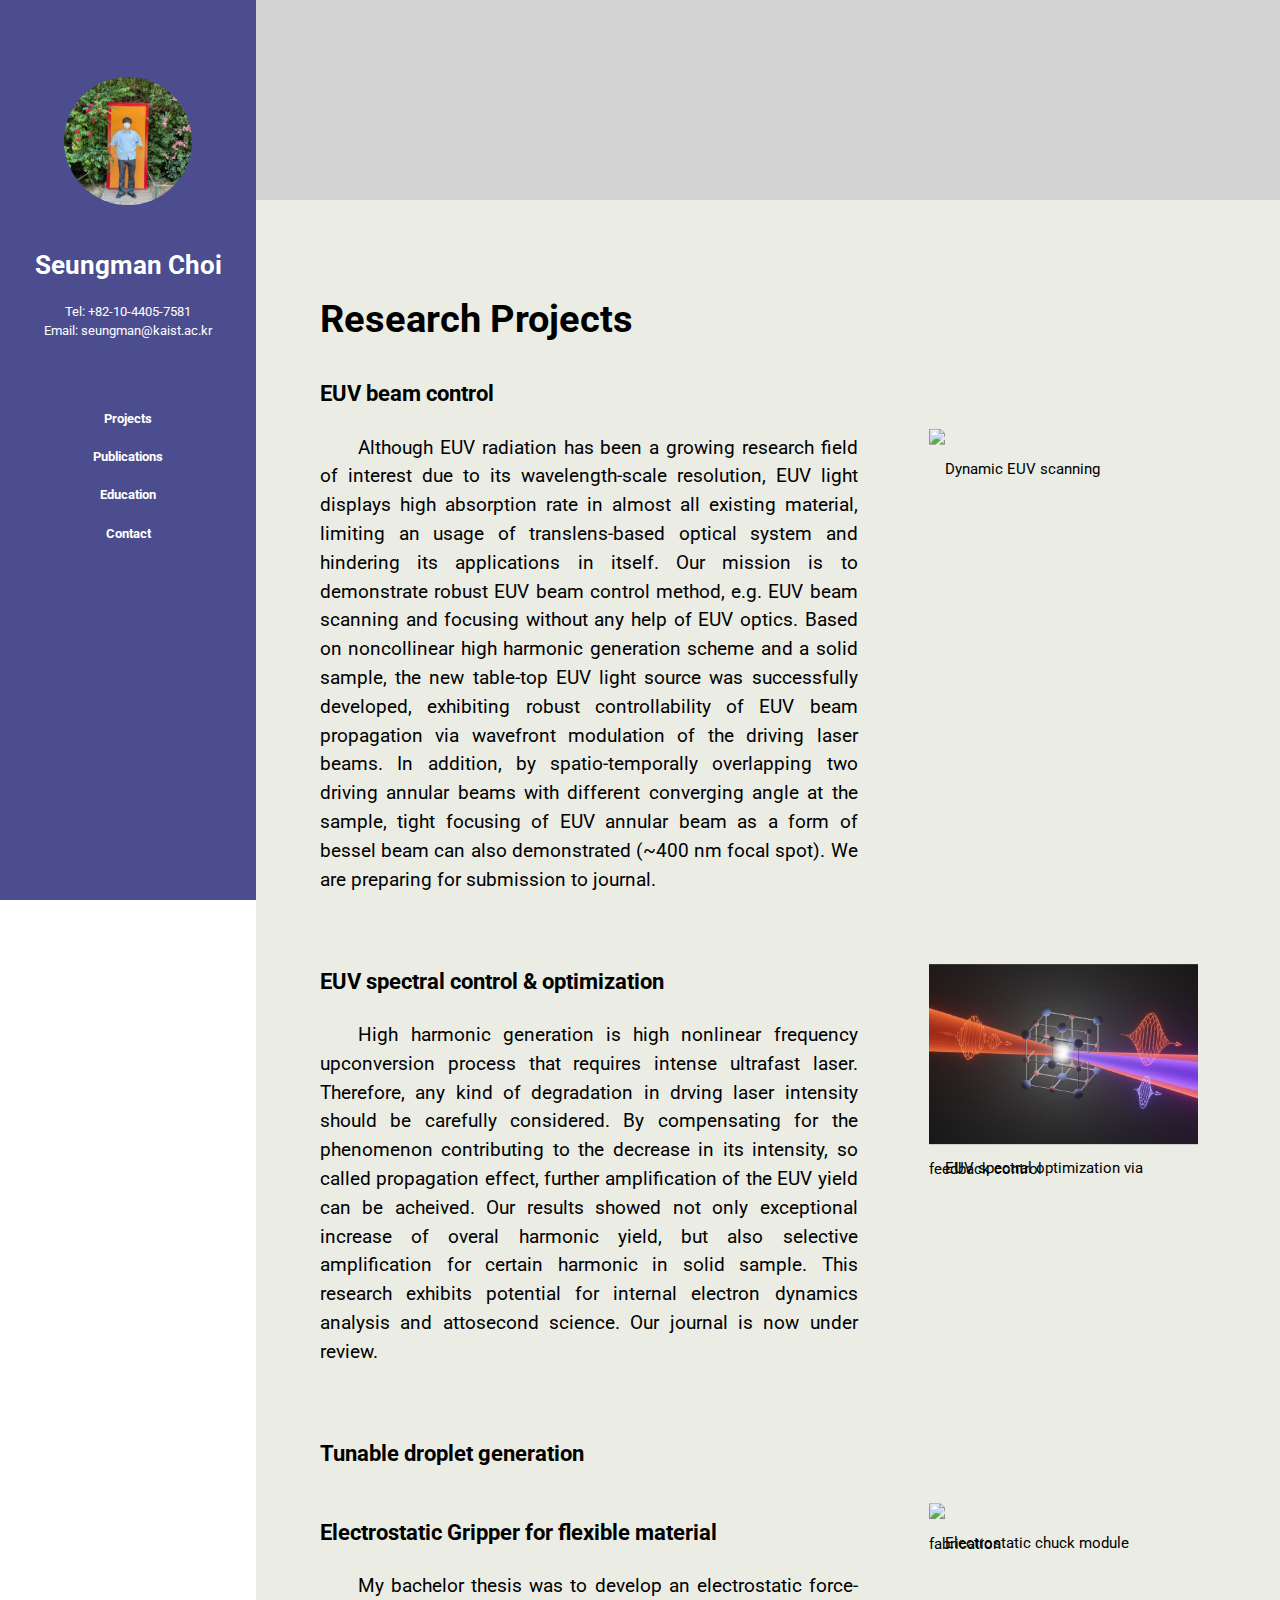
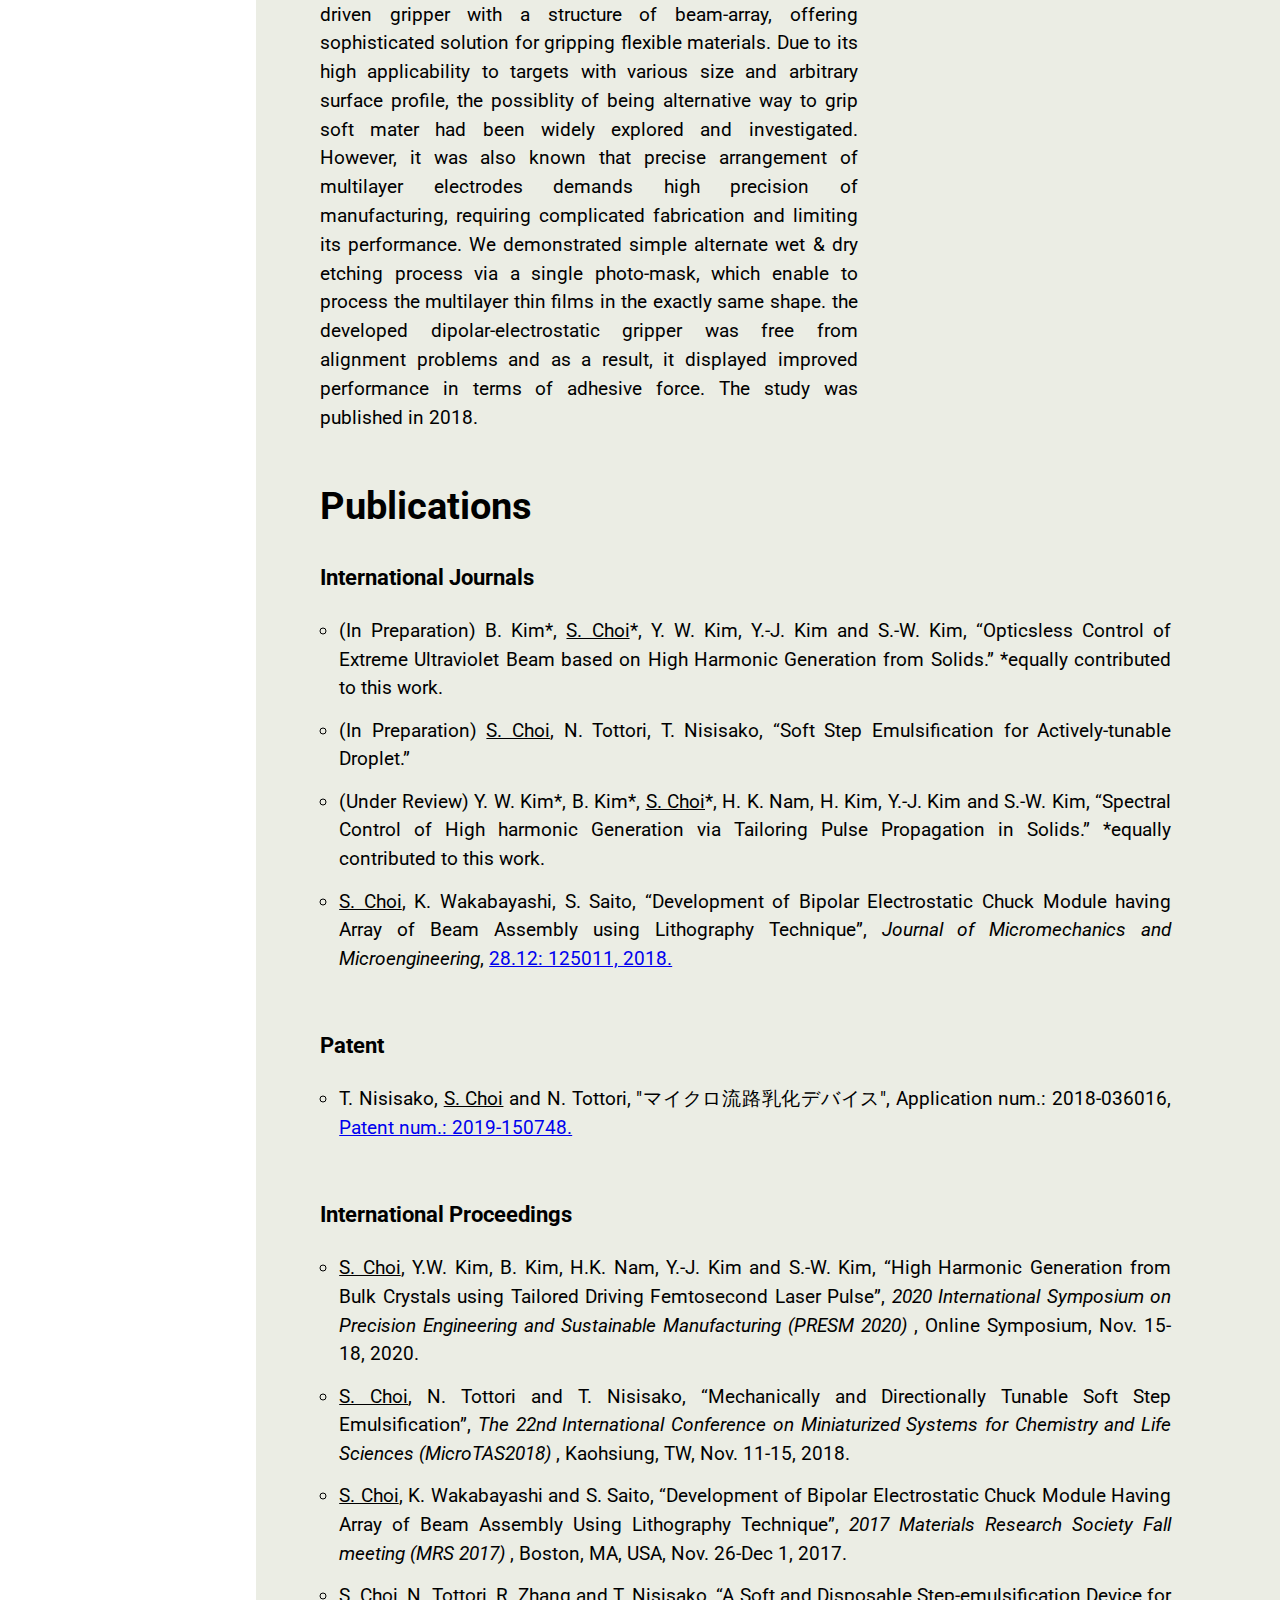
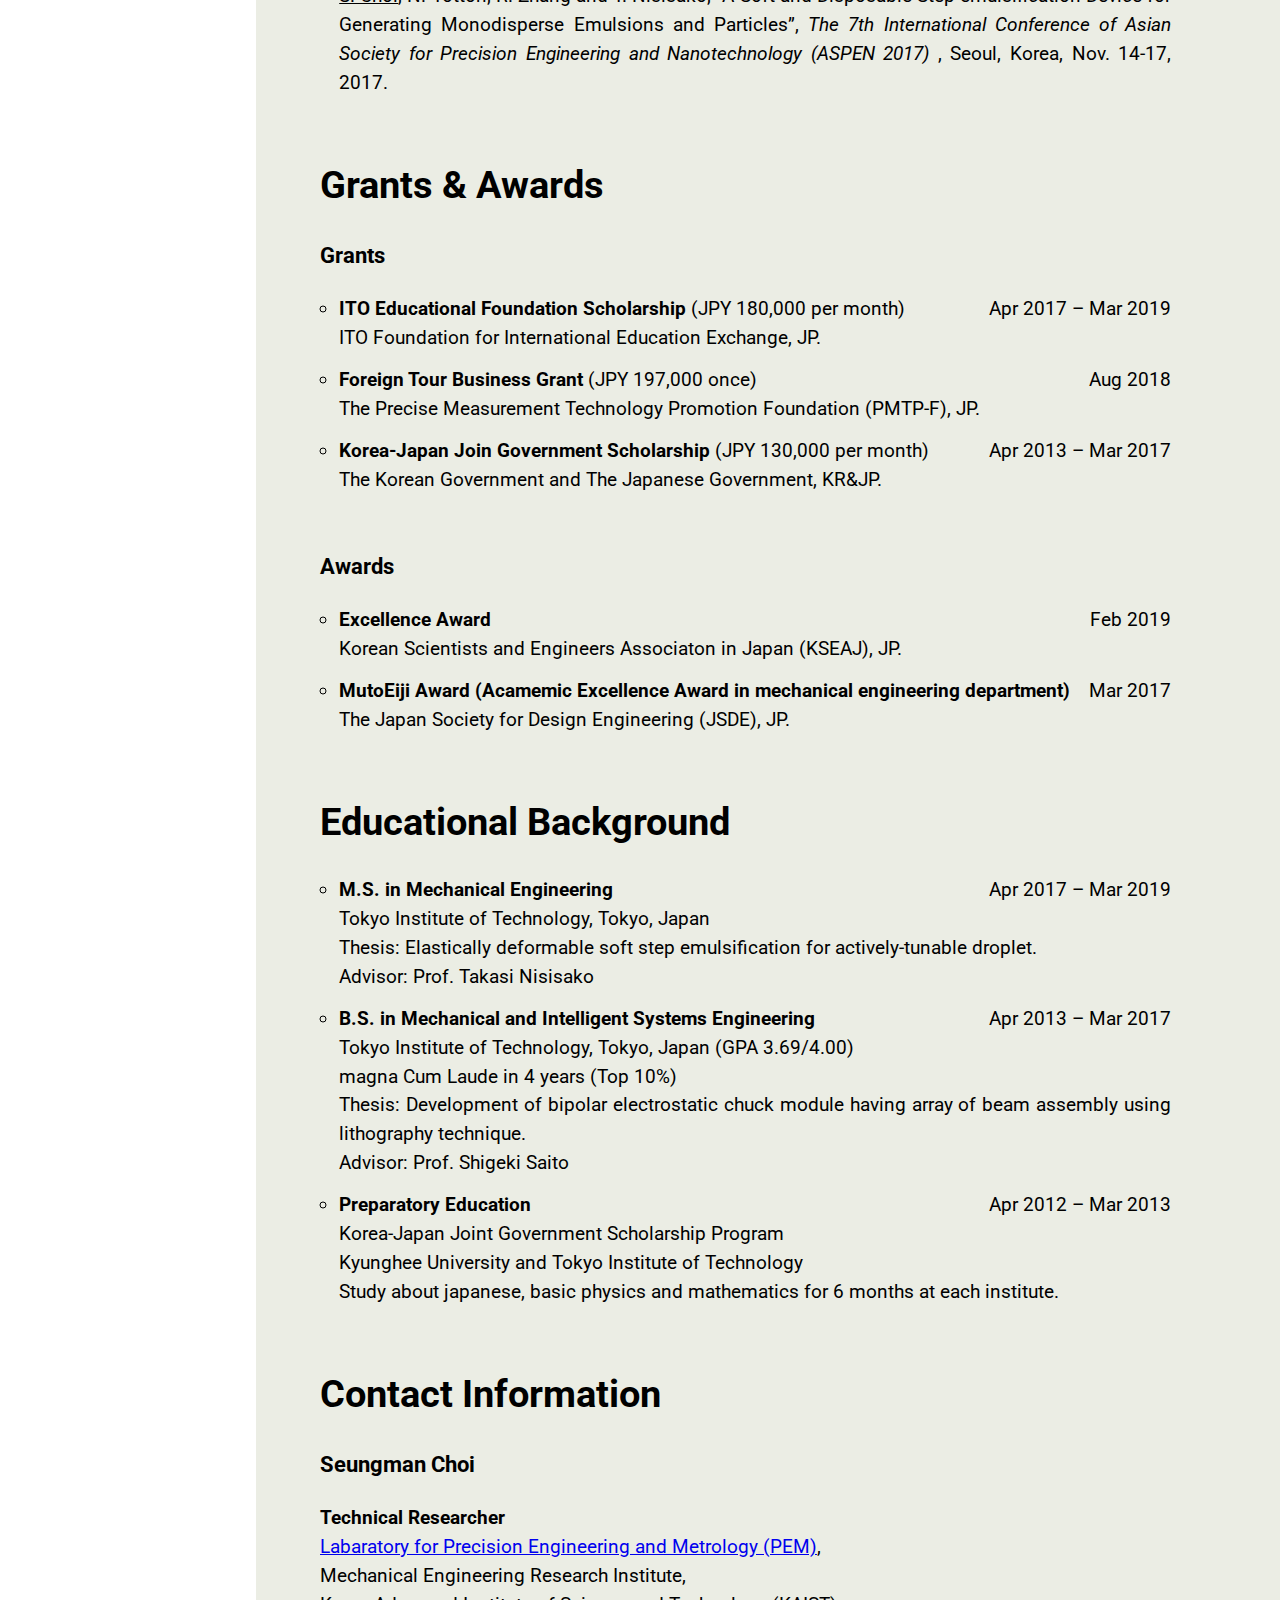
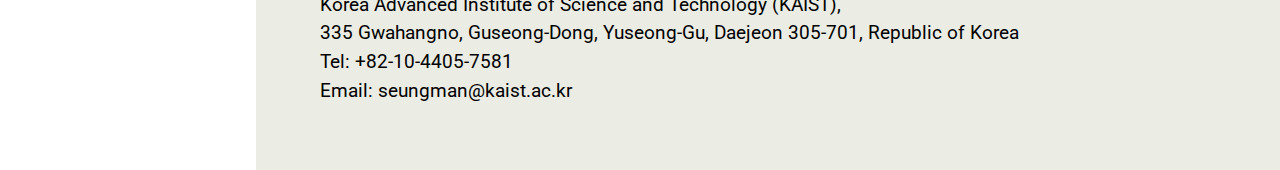
==== index.html @ b7c7d6e5 "Add files via upload" ====
<!doctype html>
<html>
<head>
  <title>Web1 </title>
  <meta charset ="utf-8">
  <meta name ="viewport" content="width=device-width, initial-scale=1.0, maximum-scale-2.0">
  <link rel="preconnect" href="https://fonts.googleapis.com">
  <link rel="preconnect" href="https://fonts.gstatic.com" crossorigin>
  <link href="https://fonts.googleapis.com/css2?family=Roboto&display=swap" rel="stylesheet">
  <link rel="stylesheet" type="text/css" href="style.css">
</head>
<body>
  <div class ="container">
<div id = "header">
    <h2></h2>
</div>
<div id = "nav">
  <img class = "img_profile" src = "./Image/Profile2.jpg">
  <br><br>
  <h1>Seungman Choi</h1>
  <p>Tel: +82-10-4405-7581 <br>
  Email: seungman@kaist.ac.kr</p>
  <br><br>
  <h4>
    <a class="nav_a" href ="#Proj"> Projects</a><br><br>
    <a class="nav_a" href ="#Pub"> Publications</a><br><br>
    <a class="nav_a" href ="#Edu"> Education</a><br><br>
    <a class="nav_a" href ="#Con"> Contact</a><br><br>
  </ul> </h4>
</div>
<div id ="section">
    <a name="Proj"></a>
    <h1 style="margin-bottom:0.2em; ">Research Projects</h1>
    <!-- <div class ="proj proj_left">
      <h3>Advanced diffraction imaging </h3>
      <p class="bodytext">
        We demonstrated extreme-ultraviolet(EUV) light source with high photon flux based on lensless focusing scheme as described below.
        Since EUV beam can be tightly focused onto an imaging sample,
        far-field diffraction pattern with enough signal noise ratio might be provided, and therefore, give alternative way to acheive diffraction-based imaging.
        We are trying to devise a new advanced diffraction imaging system that can utilize the advantages of our EUV light source,
        compared to other diffraction imaging techniques and light sources.
      </p>
    </div>
    <div class ="proj proj_right">
      <img class ="bodyimg" src="./Image/slide02_1.png">
    </div> -->
    <div class ="proj proj_left">
      <h3>EUV beam control</h3>
      <p class="bodytext">
      Although EUV radiation has been a growing research field of interest due to its wavelength-scale resolution,
      EUV light displays high absorption rate in almost all existing material, limiting an usage of translens-based optical system and hindering its applications in itself.
      Our mission is to demonstrate robust EUV beam control method, e.g. EUV beam scanning and focusing without any help of EUV optics.
      Based on noncollinear high harmonic generation scheme and a solid sample, the new table-top EUV light source was successfully developed,
      exhibiting robust controllability of EUV beam propagation via wavefront modulation of the driving laser beams.
      In addition, by spatio-temporally overlapping two driving annular beams with different converging angle at the sample, tight focusing of EUV annular beam as a form of bessel beam can also demonstrated (~400 nm focal spot).
      We are preparing for submission to journal.
      <br><br>
      </p>
    </div>
    <div class ="proj proj_right">
      <br><br>
      <img class ="bodyimg" src="./Image/slide04.png">
      <p style ="font-size:0.8em; line-height:1px; text-indent: 1em;">
      Dynamic EUV scanning
      </p>
    </div>
    <div class ="proj proj_left">
      <h3>EUV spectral control & optimization </h3>
      <p class="bodytext">
      High harmonic generation is high nonlinear frequency upconversion process that requires intense ultrafast laser.
      Therefore, any kind of degradation in drving laser intensity should be carefully considered.
      By compensating for the phenomenon contributing to the decrease in its intensity, so called propagation effect, further amplification of the EUV yield can be acheived.
      Our results showed not only exceptional increase of overal harmonic yield, but also selective amplification for certain harmonic in solid sample.
      This research exhibits potential for internal electron dynamics analysis and attosecond science.
      Our journal is now under review.<br><br>
      </p>
    </div>
    <div class ="proj proj_right">
      <img class ="bodyimg" src="./Image/slide01_2.jpg">
      <p style ="font-size:0.8em; line-height:1px; text-indent: 1em;">
        EUV spectral optimization via feedback control
      </p>
    </div>
    <div class ="proj proj_left">
      <h3>Tunable droplet generation </h3>
      <p class="bodytext">
      </p>
    </div>
    <div class ="proj proj_left">
      <h3>Electrostatic Gripper for flexible material  </h3>
      <p class="bodytext">
        My bachelor thesis was to develop an electrostatic force-driven gripper with a structure of beam-array,
        offering sophisticated solution for gripping flexible materials.
        Due to its high applicability to targets with various size and arbitrary surface profile,
        the possiblity of being alternative way to grip soft mater had been widely explored and investigated.
        However, it was also known that precise arrangement of multilayer electrodes demands high precision of manufacturing,
        requiring complicated fabrication and limiting its performance.
        We demonstrated simple alternate wet & dry etching process via a single photo-mask,
        which enable to process the multilayer thin films in the exactly same shape.
        the developed dipolar-electrostatic gripper was free from alignment problems and as a result, it displayed improved performance in terms of adhesive force.
        The study was published in 2018.

      </p>
    </div>
    <div class ="proj proj_right">
      <img class ="bodyimg" src="./Image/slide05_2.jpg">
      <p style ="font-size:0.8em; line-height:1px; text-indent: 1em;">
        Electrostatic chuck module fabrication
      </p>
    </div>

    <div class ="proj proj_center">
      <a name="Pub"></a>
      <h1> Publications </h1>
        <h3>International Journals </h3>
        <p>
          <ol class="Content">
            <li>(In Preparation) B. Kim*, <u>S. Choi</u>*, Y. W. Kim, Y.-J. Kim and S.-W. Kim, “Opticsless Control of Extreme Ultraviolet Beam based on High Harmonic Generation from Solids.” *equally contributed to this work.
            </li>
            <li>(In Preparation) <u>S. Choi</u>, N. Tottori, T. Nisisako, “Soft Step Emulsification for Actively-tunable Droplet.”
            </li>
            <li>(Under Review) Y. W. Kim*, B. Kim*, <u>S. Choi</u>*, H. K. Nam, H. Kim, Y.-J. Kim and S.-W. Kim, “Spectral Control of High harmonic Generation via Tailoring Pulse Propagation in Solids.” *equally contributed to this work.
            </li>
            <li><u>S. Choi</u>, K. Wakabayashi, S. Saito, “Development of Bipolar Electrostatic Chuck Module having Array of Beam Assembly using Lithography Technique”,
                    <i>Journal of Micromechanics and Microengineering</i>,
                    <a href="https://iopscience.iop.org/article/10.1088/1361-6439/aae8ca/meta" target='_blank'>
                    28.12: 125011, 2018.</a>
            </li>
          </ol>
        </p>
        <h3>Patent </h3>
        <p>
          <ol class="Content">
            <li>T. Nisisako, <u>S. Choi</u> and N. Tottori, "マイクロ流路乳化デバイス",
              Application num.: 2018-036016, <a href ="https://astamuse.com/ja/published/JP/No/2019150748" target='_blank'>Patent num.: 2019-150748.</a>
            </li>
          </ol>
        </p>

        <h3>International Proceedings </h3>
        <p>
          <ol class="Content">
            <li><u>S. Choi</u>, Y.W. Kim, B. Kim, H.K. Nam, Y.-J. Kim and S.-W. Kim, “High Harmonic Generation from Bulk Crystals using Tailored Driving Femtosecond Laser Pulse”, <i>2020 International Symposium on Precision Engineering and Sustainable Manufacturing (PRESM 2020) </i>, Online Symposium, Nov. 15-18, 2020.
            </li>
            <li><u>S. Choi</u>, N. Tottori and T. Nisisako, “Mechanically and Directionally Tunable Soft Step Emulsification”, <i>The 22nd International Conference on Miniaturized Systems for Chemistry and Life Sciences (MicroTAS2018) </i>, Kaohsiung, TW, Nov. 11-15, 2018.
            </li>
            <li><u>S. Choi</u>, K. Wakabayashi and S. Saito, “Development of Bipolar Electrostatic Chuck Module Having Array of Beam Assembly Using Lithography Technique”, <i>2017 Materials Research Society Fall meeting (MRS 2017) </i>, Boston, MA, USA, Nov. 26-Dec 1, 2017.
            </li>
            <li><u>S. Choi</u>, N. Tottori, R. Zhang and T. Nisisako, “A Soft and Disposable Step-emulsification Device for Generating Monodisperse Emulsions and Particles”, <i>The 7th International Conference of Asian Society for Precision Engineering and Nanotechnology (ASPEN 2017) </i>, Seoul, Korea, Nov. 14-17, 2017.
            </li>
          </ol>
        </p>
        <h1> Grants & Awards </h1>
        <h3> Grants </h3>
        <p>
          <ul class="Content">
            <li><strong>ITO Educational Foundation Scholarship</strong> (JPY 180,000 per month)
              <div class = "date">Apr 2017 – Mar 2019</div>
            <br>ITO Foundation for International Education Exchange, JP.
            </li>
            <li><strong>Foreign Tour Business Grant</strong> (JPY 197,000 once)
              <div class = "date"> Aug 2018 </div>
            <br>The Precise Measurement Technology Promotion Foundation (PMTP-F), JP.

            <li><strong>Korea-Japan Join Government Scholarship</strong> (JPY 130,000 per month)
              <div class = "date"> Apr 2013 – Mar 2017</div>
            <br>The Korean Government and The Japanese Government, KR&JP.

            </li>
          </ul>
        </p>
        <h3> Awards </h3>
        <p>
          <ul class="Content">
            <li><strong> Excellence Award </strong>
              <div class = "date"> Feb 2019 </div>
              <br>Korean Scientists and Engineers Associaton in Japan (KSEAJ), JP.
            </li>
            <li><strong>MutoEiji Award (Acamemic Excellence Award in mechanical engineering department)	</strong>
              <div class = "date"> Mar 2017 </div>
            <br>The Japan Society for Design Engineering (JSDE), JP.
            </li>
          </ul>
        </p>
        <a name="Edu"></a>
        <h1> Educational Background </h1>
          <ul class="Content">
              <li><strong>M.S. in Mechanical Engineering</strong>
                <div class = "date">Apr 2017 – Mar 2019</div>
              <br>
              Tokyo Institute of Technology, Tokyo, Japan
              <br>
              Thesis: Elastically deformable soft step emulsification for actively-tunable droplet.
              <br>
              Advisor: Prof. Takasi Nisisako
              </li>
            <li><strong>B.S. in Mechanical and Intelligent Systems Engineering</strong>
                <div class = "date">Apr 2013 – Mar 2017</div>
            <br>
            Tokyo Institute of Technology, Tokyo, Japan (GPA 3.69/4.00)
            <br>
            magna Cum Laude in 4 years (Top 10%)
            <br>
            Thesis: Development of bipolar electrostatic chuck module having array of beam assembly using lithography technique.
            <br>
            Advisor: Prof. Shigeki Saito
            </li>
            <li><strong>Preparatory Education</strong>
                <div class = "date">Apr 2012 – Mar 2013</div>
            <br>
            Korea-Japan Joint Government Scholarship Program
            <br>
            Kyunghee University and Tokyo Institute of Technology
            <br>
            Study about japanese, basic physics and mathematics for 6 months at each institute.
            </li>
          </ul>
        <a name="Con"></a>
        <h1> Contact Information </h1>
        <h3>Seungman Choi </h3>
        <strong>Technical Researcher</strong> <br>
        <a href="http://pem.kaist.ac.kr/" target='_blank'> Labaratory for Precision Engineering and Metrology (PEM)</a>, <br>
        Mechanical Engineering Research Institute, <br>
        Korea Advanced Institute of Science and Technology (KAIST), <br>
        335 Gwahangno, Guseong-Dong, Yuseong-Gu, Daejeon 305-701, Republic of Korea <br>
        Tel: +82-10-4405-7581 <br>
        Email: seungman@kaist.ac.kr
    </div>
  </div>

<!-- <div id ="footer">
    <h2> footer 영역</h2>
</div> -->


</div>
</body>

</html>

















</body>
</html>
---- style.css ----
*{
  font-family: 'Roboto', sans-serif;
  line-height: 1.5em;
}

body{
  margin :0;
  font-size:1em;
}
.container {width : 100%; height : 100%}

#nav {
  background-color: #4c4d8f; /*#65669c#4c4d8f#003A9A;*/
  position: fixed;
  height: 100%;
  width :20%;
  float : left;
  text-align: center;
  color: white;
  font-size : 1vw;
}

.nav_a{
  text-decoration-line: none;
  color: white;
}
.img_profile{
  margin-top: 30%;
  width: 50%;
  border-radius: 50%;
}

#header {
  background-color: lightgrey;
  height : 200px;
  width :80%;
  float : right;

}

#section {
  background-color: #ebede4;
  height: 100%;
  width :70%;
  float : right;
  padding : 5%;
  font-size : 1.2em;
}
.proj {
  padding : 0%;
  vertical-align : top;
  display : inline-block;
}

.proj_left{
  width : 60%;
  float : left;
}
.proj_right{
  width : 30%;
  float : right;
  margin-right: 2%;
  /* overflow:hidden; */
  transform : translate(0, 10%);
}
.bodytext{
  text-align:justify;
  text-indent: 2em;
}
.bodyimg{
  width: 100%;
}
.proj_center{
  width : 95%;
  float : right;
  margin-right: 5%;
  text-align:justify;
}
.Content{
  padding-left: 1em;
  padding-bottom: 1em;
  list-style-type: circle;
}
li{
  margin-bottom: 0.7em;
}
.date{
  background: none;
  float:right;
  margin-right: 0%;
  padding: 0px;
}

#footer {
  background-color: #EEEEEE;
  height: 200px;
  width : 70%;
  float : right;
}
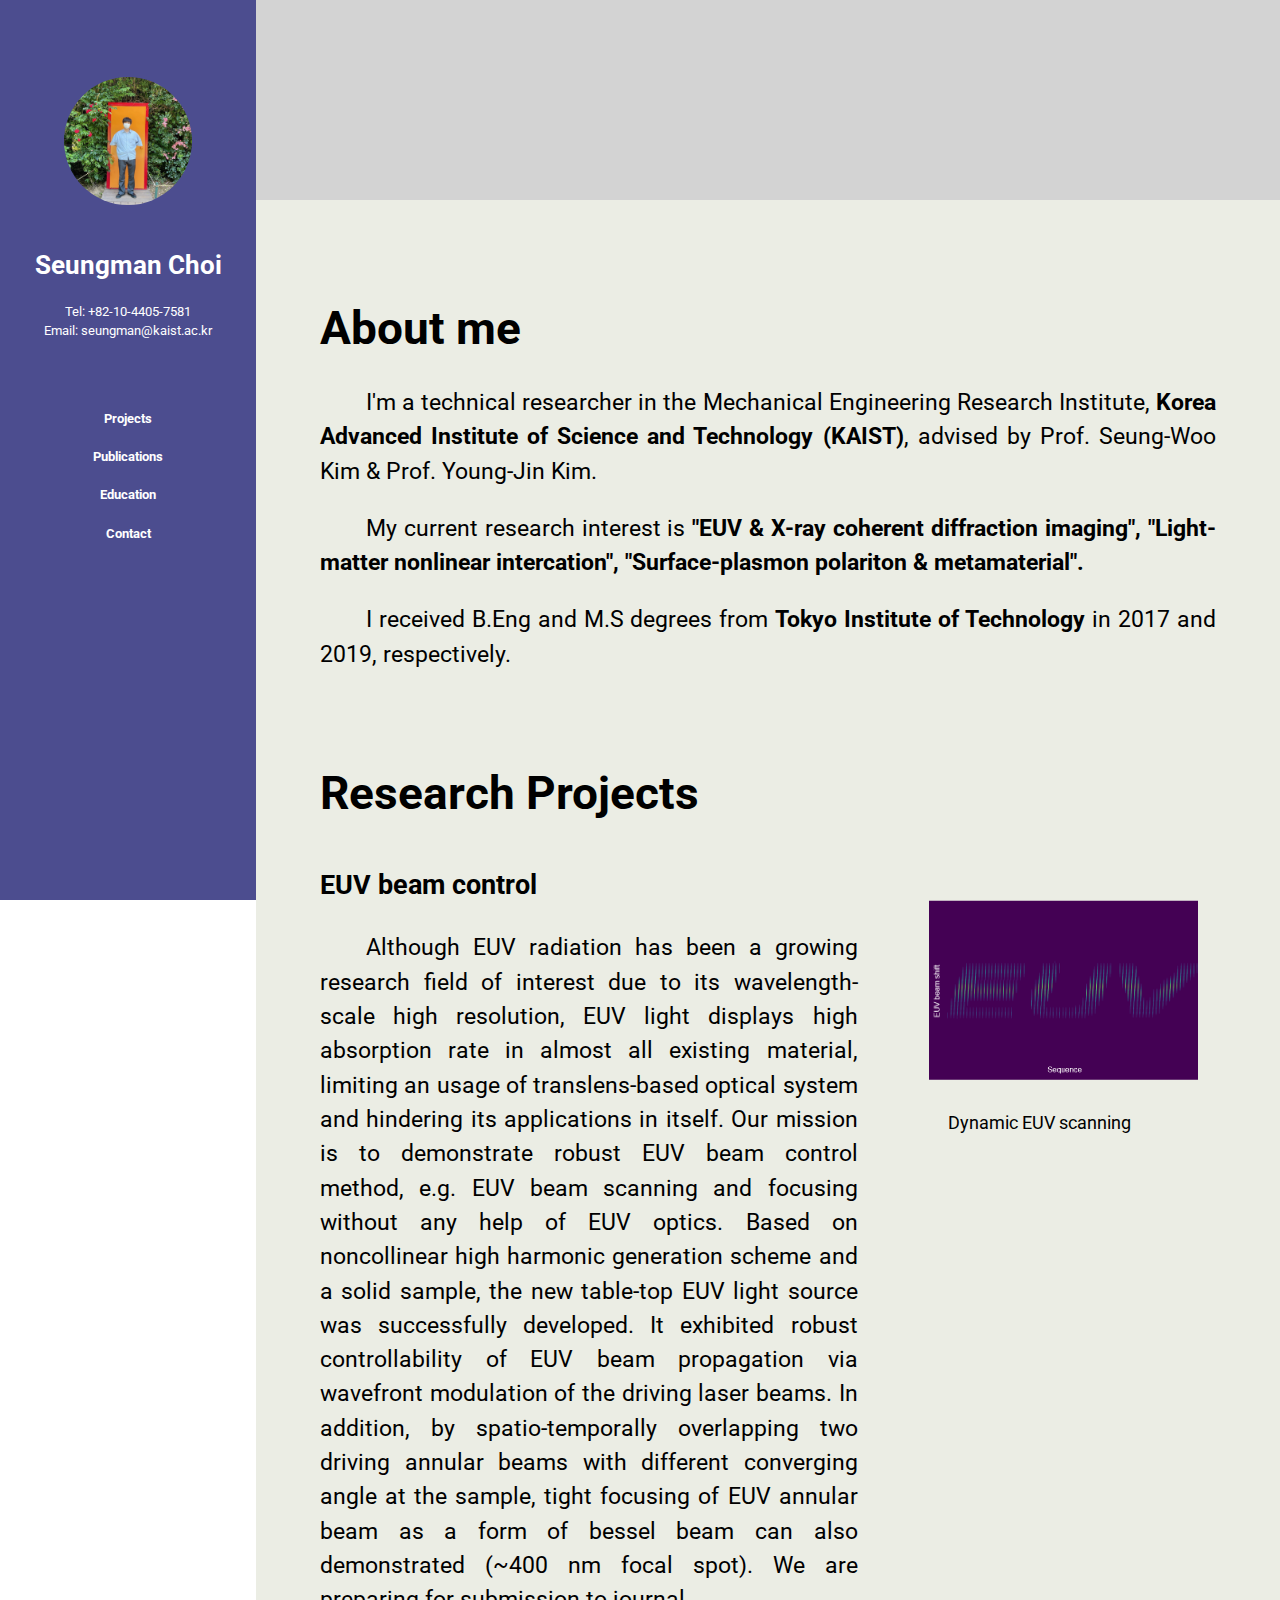
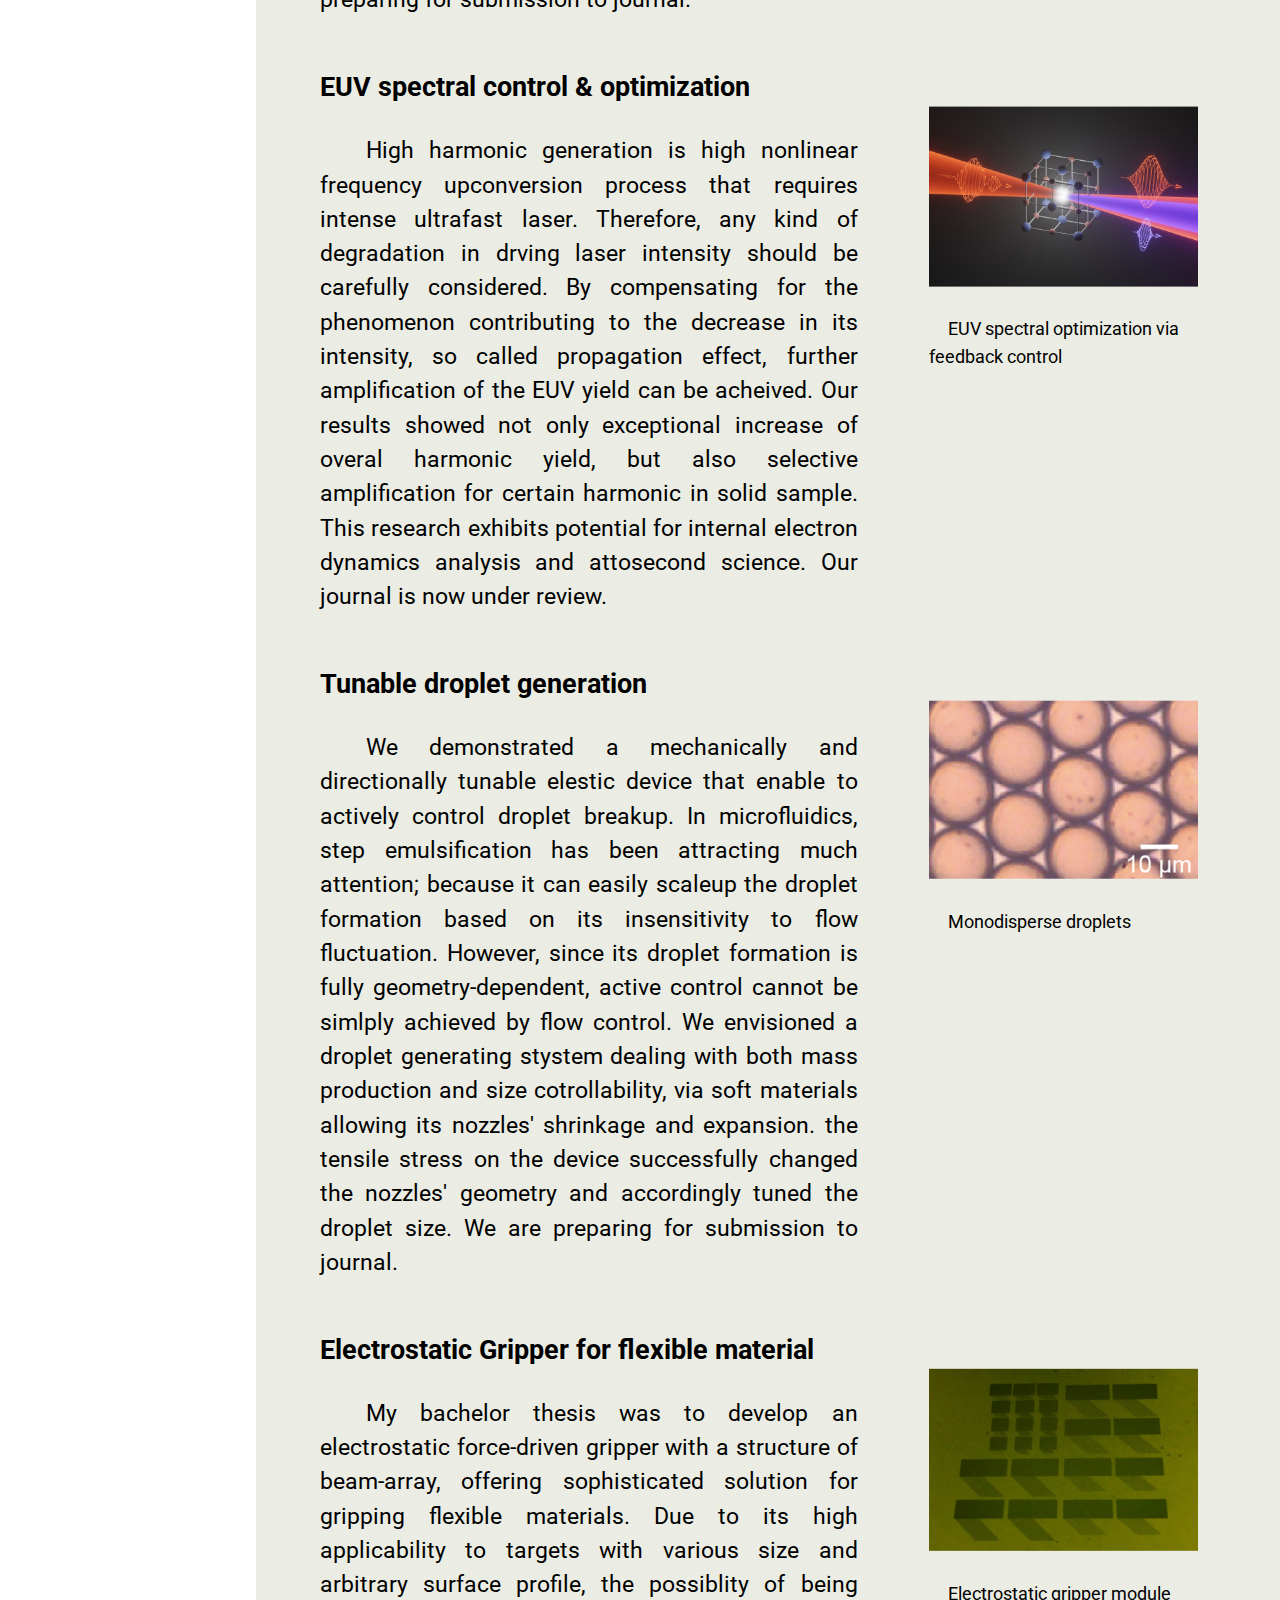
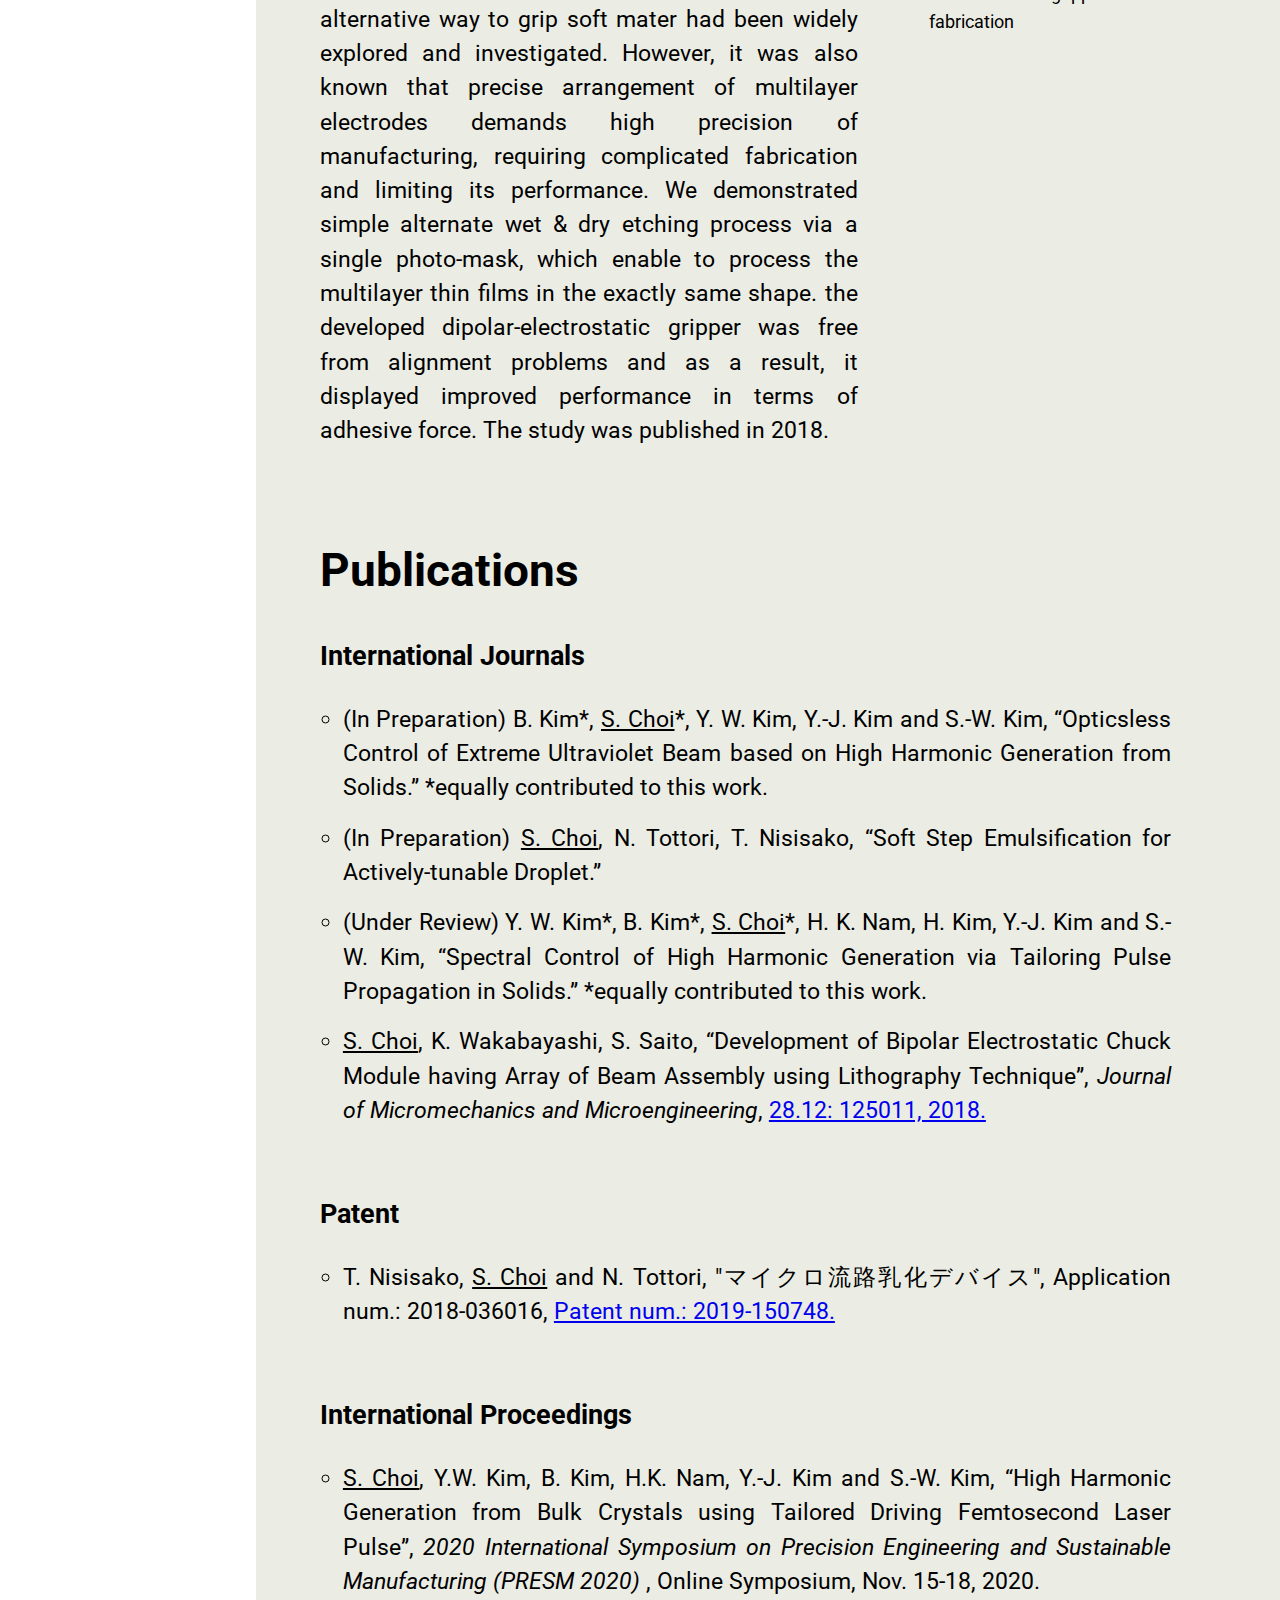
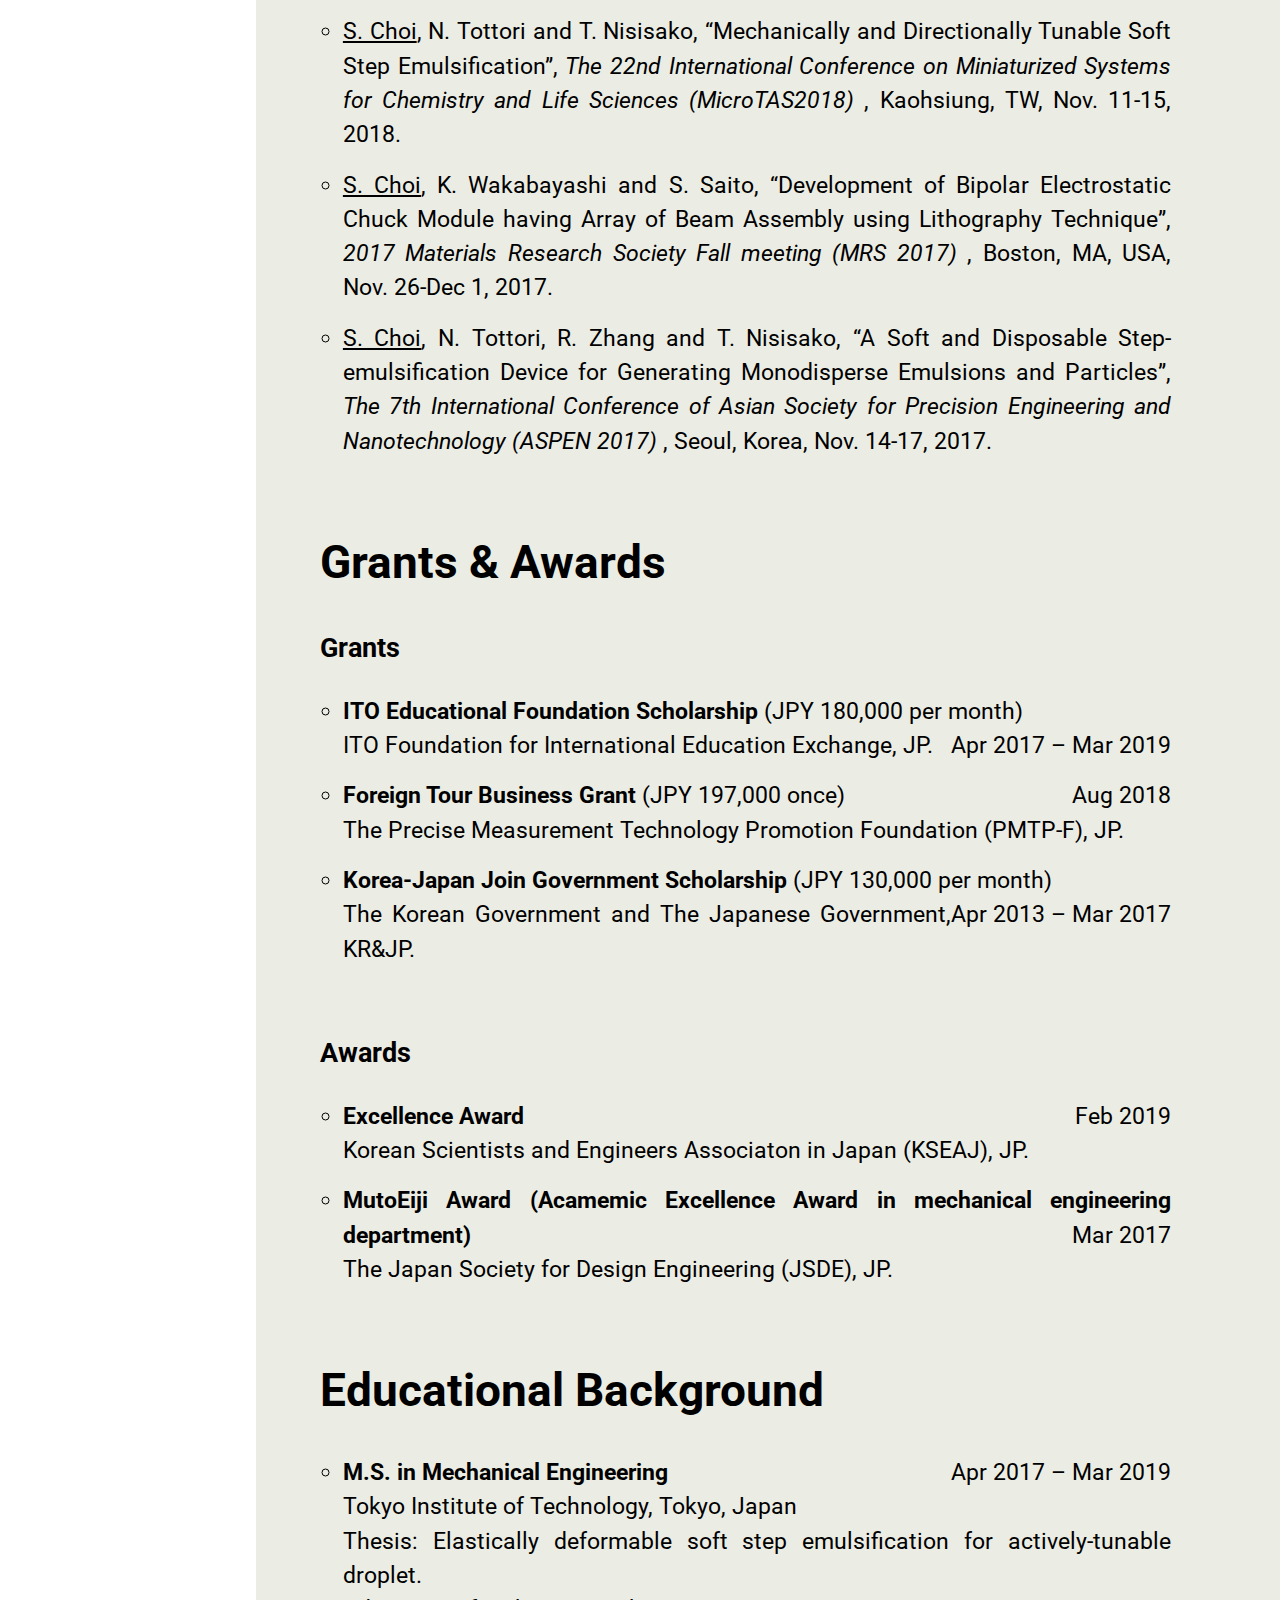
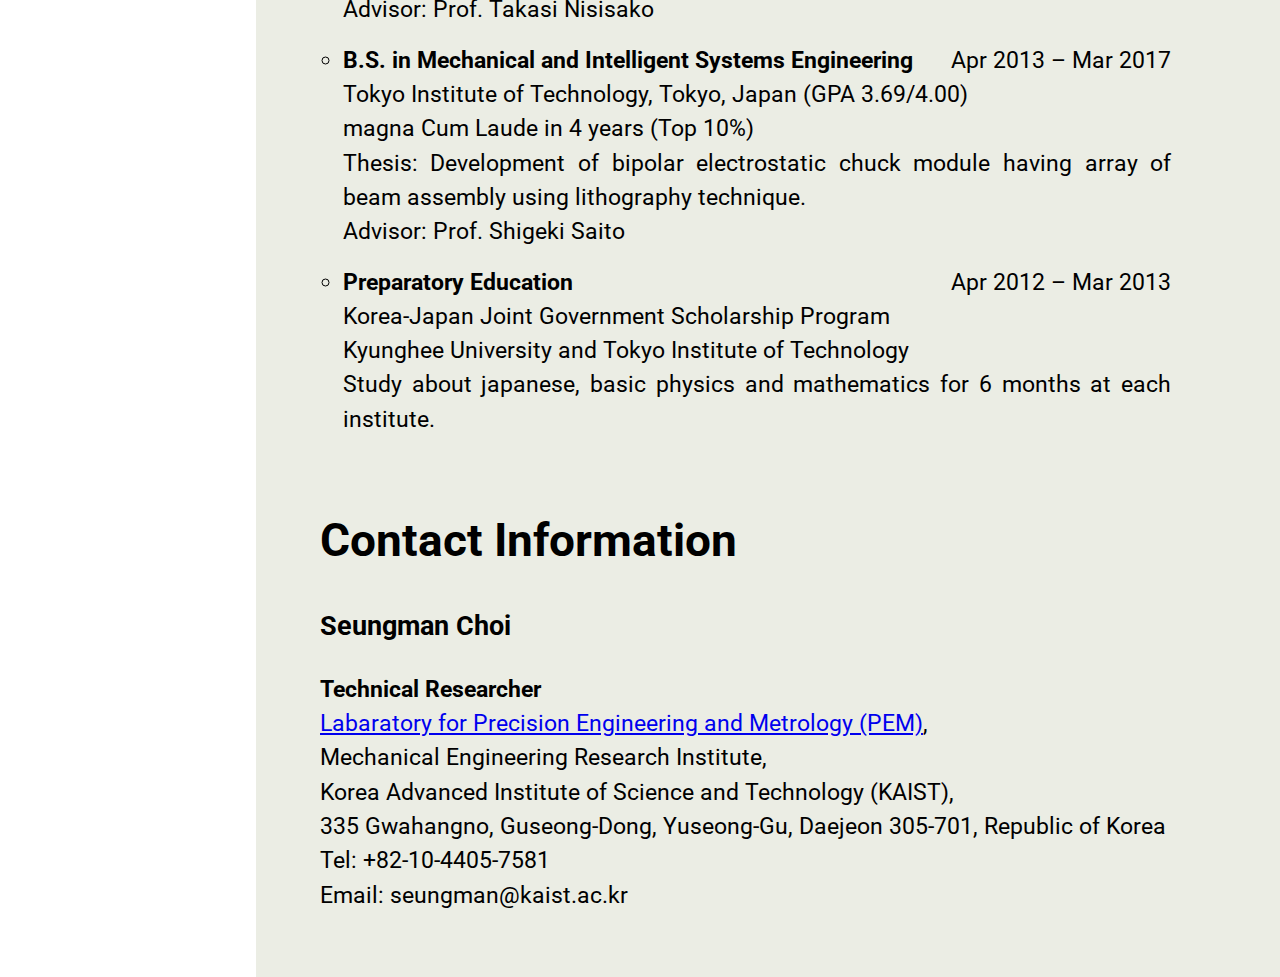
==== commit ad736b90: "Add files via upload" ====
--- a/index.html
+++ b/index.html
@@ -1,7 +1,7 @@
 <!doctype html>
 <html>
 <head>
-  <title>Web1 </title>
+  <title>Web S.Choi </title>
   <meta charset ="utf-8">
   <meta name ="viewport" content="width=device-width, initial-scale=1.0, maximum-scale-2.0">
   <link rel="preconnect" href="https://fonts.googleapis.com">
@@ -17,7 +17,7 @@
 <div id = "nav">
   <img class = "img_profile" src = "./Image/Profile2.jpg">
   <br><br>
-  <h1>Seungman Choi</h1>
+  <a class="nav_a" href ="#Home"><h1>Seungman Choi</h1></a>
   <p>Tel: +82-10-4405-7581 <br>
   Email: seungman@kaist.ac.kr</p>
   <br><br>
@@ -29,8 +29,21 @@
   </ul> </h4>
 </div>
 <div id ="section">
+    <a name="Home"></a>
+    <h1 class="h1_first">About me</h1>
+    <p class="bodytext">
+        I'm a technical researcher in the Mechanical Engineering Research Institute,
+        <strong>Korea Advanced Institute of Science and Technology (KAIST)</strong>, advised by Prof. Seung-Woo Kim & Prof. Young-Jin Kim.
+    </p>
+    <p class="bodytext">
+        My current research interest is <strong>"EUV & X-ray coherent diffraction imaging", "Light-matter nonlinear intercation", "Surface-plasmon polariton & metamaterial". </strong>
+    </p>
+    <p class="bodytext">
+        I received B.Eng and M.S degrees from <strong>Tokyo Institute of Technology</strong> in 2017 and 2019, respectively.
+        </p>
+      <br>
     <a name="Proj"></a>
-    <h1 style="margin-bottom:0.2em; ">Research Projects</h1>
+    <h1 class="h1_first">Research Projects</h1>
     <!-- <div class ="proj proj_left">
       <h3>Advanced diffraction imaging </h3>
       <p class="bodytext">
@@ -47,20 +60,20 @@
     <div class ="proj proj_left">
       <h3>EUV beam control</h3>
       <p class="bodytext">
-      Although EUV radiation has been a growing research field of interest due to its wavelength-scale resolution,
+      Although EUV radiation has been a growing research field of interest due to its wavelength-scale high resolution,
       EUV light displays high absorption rate in almost all existing material, limiting an usage of translens-based optical system and hindering its applications in itself.
       Our mission is to demonstrate robust EUV beam control method, e.g. EUV beam scanning and focusing without any help of EUV optics.
-      Based on noncollinear high harmonic generation scheme and a solid sample, the new table-top EUV light source was successfully developed,
-      exhibiting robust controllability of EUV beam propagation via wavefront modulation of the driving laser beams.
+      Based on noncollinear high harmonic generation scheme and a solid sample, the new table-top EUV light source was successfully developed.
+      It exhibited robust controllability of EUV beam propagation via wavefront modulation of the driving laser beams.
       In addition, by spatio-temporally overlapping two driving annular beams with different converging angle at the sample, tight focusing of EUV annular beam as a form of bessel beam can also demonstrated (~400 nm focal spot).
       We are preparing for submission to journal.
-      <br><br>
-      </p>
-    </div>
-    <div class ="proj proj_right">
-      <br><br>
-      <img class ="bodyimg" src="./Image/slide04.png">
-      <p style ="font-size:0.8em; line-height:1px; text-indent: 1em;">
+      <br>
+      </p>
+    </div>
+    <div class ="proj proj_right">
+      <br>
+      <img class ="bodyimg" src="./Image/slide-01.png">
+      <p style ="font-size:0.8em; text-indent: 1em;">
       Dynamic EUV scanning
       </p>
     </div>
@@ -72,20 +85,36 @@
       By compensating for the phenomenon contributing to the decrease in its intensity, so called propagation effect, further amplification of the EUV yield can be acheived.
       Our results showed not only exceptional increase of overal harmonic yield, but also selective amplification for certain harmonic in solid sample.
       This research exhibits potential for internal electron dynamics analysis and attosecond science.
-      Our journal is now under review.<br><br>
-      </p>
-    </div>
-    <div class ="proj proj_right">
-      <img class ="bodyimg" src="./Image/slide01_2.jpg">
-      <p style ="font-size:0.8em; line-height:1px; text-indent: 1em;">
+      Our journal is now under review.
+      </p>
+    </div>
+    <div class ="proj proj_right">
+      <br>
+      <img class ="bodyimg" src="./Image/slide-02.jpg">
+      <p style ="font-size:0.8em; text-indent: 1em;">
         EUV spectral optimization via feedback control
       </p>
     </div>
     <div class ="proj proj_left">
       <h3>Tunable droplet generation </h3>
       <p class="bodytext">
-      </p>
-    </div>
+        We demonstrated a mechanically and directionally tunable elestic device that enable to actively control droplet breakup.
+        In microfluidics, step emulsification has been attracting much attention; because it can easily scaleup the droplet formation based on its insensitivity to flow fluctuation.
+        However, since its droplet formation is fully geometry-dependent, active control cannot be simlply achieved by flow control.
+        We envisioned a droplet generating stystem dealing with both mass production and size cotrollability,
+        via soft materials allowing its nozzles' shrinkage and expansion.
+        the tensile stress on the device successfully changed the nozzles' geometry and accordingly tuned the droplet size.
+        We are preparing for submission to journal. <br>
+      </p>
+    </div>
+    <div class ="proj proj_right">
+      <br>
+      <img class ="bodyimg" src="./Image/slide-03.png">
+      <p style ="font-size:0.8em; text-indent: 1em;">
+        Monodisperse droplets
+      </p>
+    </div>
+
     <div class ="proj proj_left">
       <h3>Electrostatic Gripper for flexible material  </h3>
       <p class="bodytext">
@@ -103,13 +132,15 @@
       </p>
     </div>
     <div class ="proj proj_right">
-      <img class ="bodyimg" src="./Image/slide05_2.jpg">
-      <p style ="font-size:0.8em; line-height:1px; text-indent: 1em;">
-        Electrostatic chuck module fabrication
+      <br>
+      <img class ="bodyimg" src="./Image/slide-04.jpg">
+      <p style ="font-size:0.8em; text-indent: 1em;">
+        Electrostatic gripper module fabrication
       </p>
     </div>
 
     <div class ="proj proj_center">
+      <br>
       <a name="Pub"></a>
       <h1> Publications </h1>
         <h3>International Journals </h3>
@@ -119,7 +150,7 @@
             </li>
             <li>(In Preparation) <u>S. Choi</u>, N. Tottori, T. Nisisako, “Soft Step Emulsification for Actively-tunable Droplet.”
             </li>
-            <li>(Under Review) Y. W. Kim*, B. Kim*, <u>S. Choi</u>*, H. K. Nam, H. Kim, Y.-J. Kim and S.-W. Kim, “Spectral Control of High harmonic Generation via Tailoring Pulse Propagation in Solids.” *equally contributed to this work.
+            <li>(Under Review) Y. W. Kim*, B. Kim*, <u>S. Choi</u>*, H. K. Nam, H. Kim, Y.-J. Kim and S.-W. Kim, “Spectral Control of High Harmonic Generation via Tailoring Pulse Propagation in Solids.” *equally contributed to this work.
             </li>
             <li><u>S. Choi</u>, K. Wakabayashi, S. Saito, “Development of Bipolar Electrostatic Chuck Module having Array of Beam Assembly using Lithography Technique”,
                     <i>Journal of Micromechanics and Microengineering</i>,
@@ -144,7 +175,7 @@
             </li>
             <li><u>S. Choi</u>, N. Tottori and T. Nisisako, “Mechanically and Directionally Tunable Soft Step Emulsification”, <i>The 22nd International Conference on Miniaturized Systems for Chemistry and Life Sciences (MicroTAS2018) </i>, Kaohsiung, TW, Nov. 11-15, 2018.
             </li>
-            <li><u>S. Choi</u>, K. Wakabayashi and S. Saito, “Development of Bipolar Electrostatic Chuck Module Having Array of Beam Assembly Using Lithography Technique”, <i>2017 Materials Research Society Fall meeting (MRS 2017) </i>, Boston, MA, USA, Nov. 26-Dec 1, 2017.
+            <li><u>S. Choi</u>, K. Wakabayashi and S. Saito, “Development of Bipolar Electrostatic Chuck Module having Array of Beam Assembly using Lithography Technique”, <i>2017 Materials Research Society Fall meeting (MRS 2017) </i>, Boston, MA, USA, Nov. 26-Dec 1, 2017.
             </li>
             <li><u>S. Choi</u>, N. Tottori, R. Zhang and T. Nisisako, “A Soft and Disposable Step-emulsification Device for Generating Monodisperse Emulsions and Particles”, <i>The 7th International Conference of Asian Society for Precision Engineering and Nanotechnology (ASPEN 2017) </i>, Seoul, Korea, Nov. 14-17, 2017.
             </li>
--- a/style.css
+++ b/style.css
@@ -5,8 +5,74 @@
 
 body{
   margin :0;
-  font-size:1em;
+  font-size:1.1em;
 }
+#nav{background-color: #4c4d8f;
+position: relative;
+width : 100%;
+height: 100%;
+margin-top: 0%;
+padding-top: 10%;
+padding-bottom: 10%;
+text-align: center;
+color: white;
+}
+.nav_a{
+  font-size:1.2em;
+}
+#header {
+  background-color: lightgrey;
+  height : 0px;
+  width :0%;
+  float : right;
+}
+.img_profile{
+  margin-top: 0%;
+  margin-left: 0%;
+  margin-bottom : 0%;
+  width: 150px;
+  border-radius:75px;
+}
+.nav_a{
+  text-decoration-line: none;
+  color: white;
+}
+
+.proj {
+  padding : 0%;
+  vertical-align : top;
+  font-size : 3vw;
+  display : inline-block;
+}
+.proj_right {
+  width : 100%;
+  text-align: center;
+}
+
+.proj_center{
+  text-align:justify;
+}
+
+#section {
+  background-color: #ebede4;
+  height: 100%;
+  width : 90%;
+  padding : 5%;
+  font-size : 3vw;
+}
+.h1_first{
+  margin-bottom:0.2em; font-size: 6vw;
+}
+.bodytext{
+  text-align:justify;
+  text-indent: 2em;
+}
+.bodyimg{
+  width: 50%;
+}
+
+@media screen and (min-width: 700px) {
+
 .container {width : 100%; height : 100%}
 
 #nav {
@@ -16,12 +82,16 @@
   width :20%;
   float : left;
   text-align: center;
+  padding-top: 0%;
+  padding-bottom: 0%;
+  margin-top: 0%;
   color: white;
   font-size : 1vw;
 }
 
 .nav_a{
   text-decoration-line: none;
+  font-size:1.0em;
   color: white;
 }
 .img_profile{
@@ -44,12 +114,16 @@
   width :70%;
   float : right;
   padding : 5%;
-  font-size : 1.2em;
+  font-size : 1.3em;
+}
+.h1_first{
+  margin-bottom:0.2em; font-size: 2em;
 }
 .proj {
   padding : 0%;
   vertical-align : top;
   display : inline-block;
+  font-size : 1.0em;
 }
 
 .proj_left{
@@ -60,6 +134,7 @@
   width : 30%;
   float : right;
   margin-right: 2%;
+  text-align: left;
   /* overflow:hidden; */
   transform : translate(0, 10%);
 }
@@ -97,3 +172,4 @@
   width : 70%;
   float : right;
 }
+}
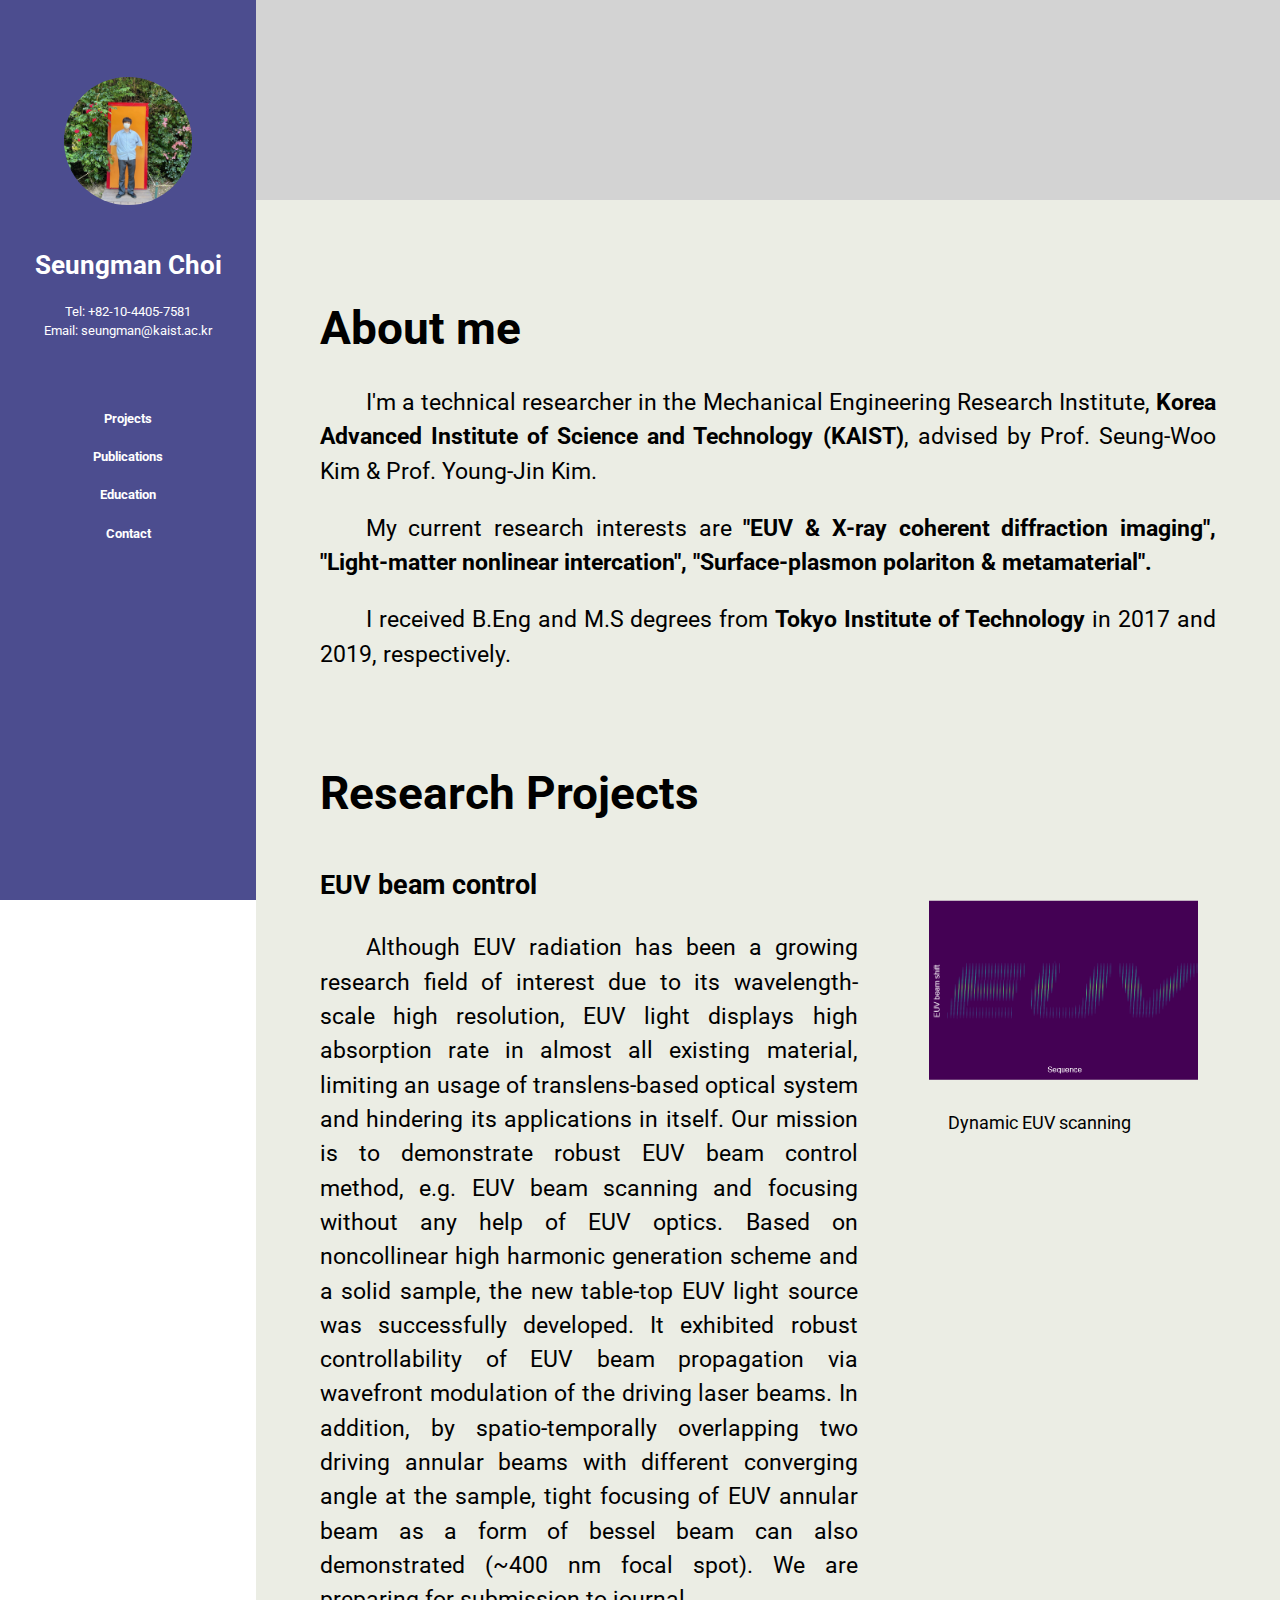
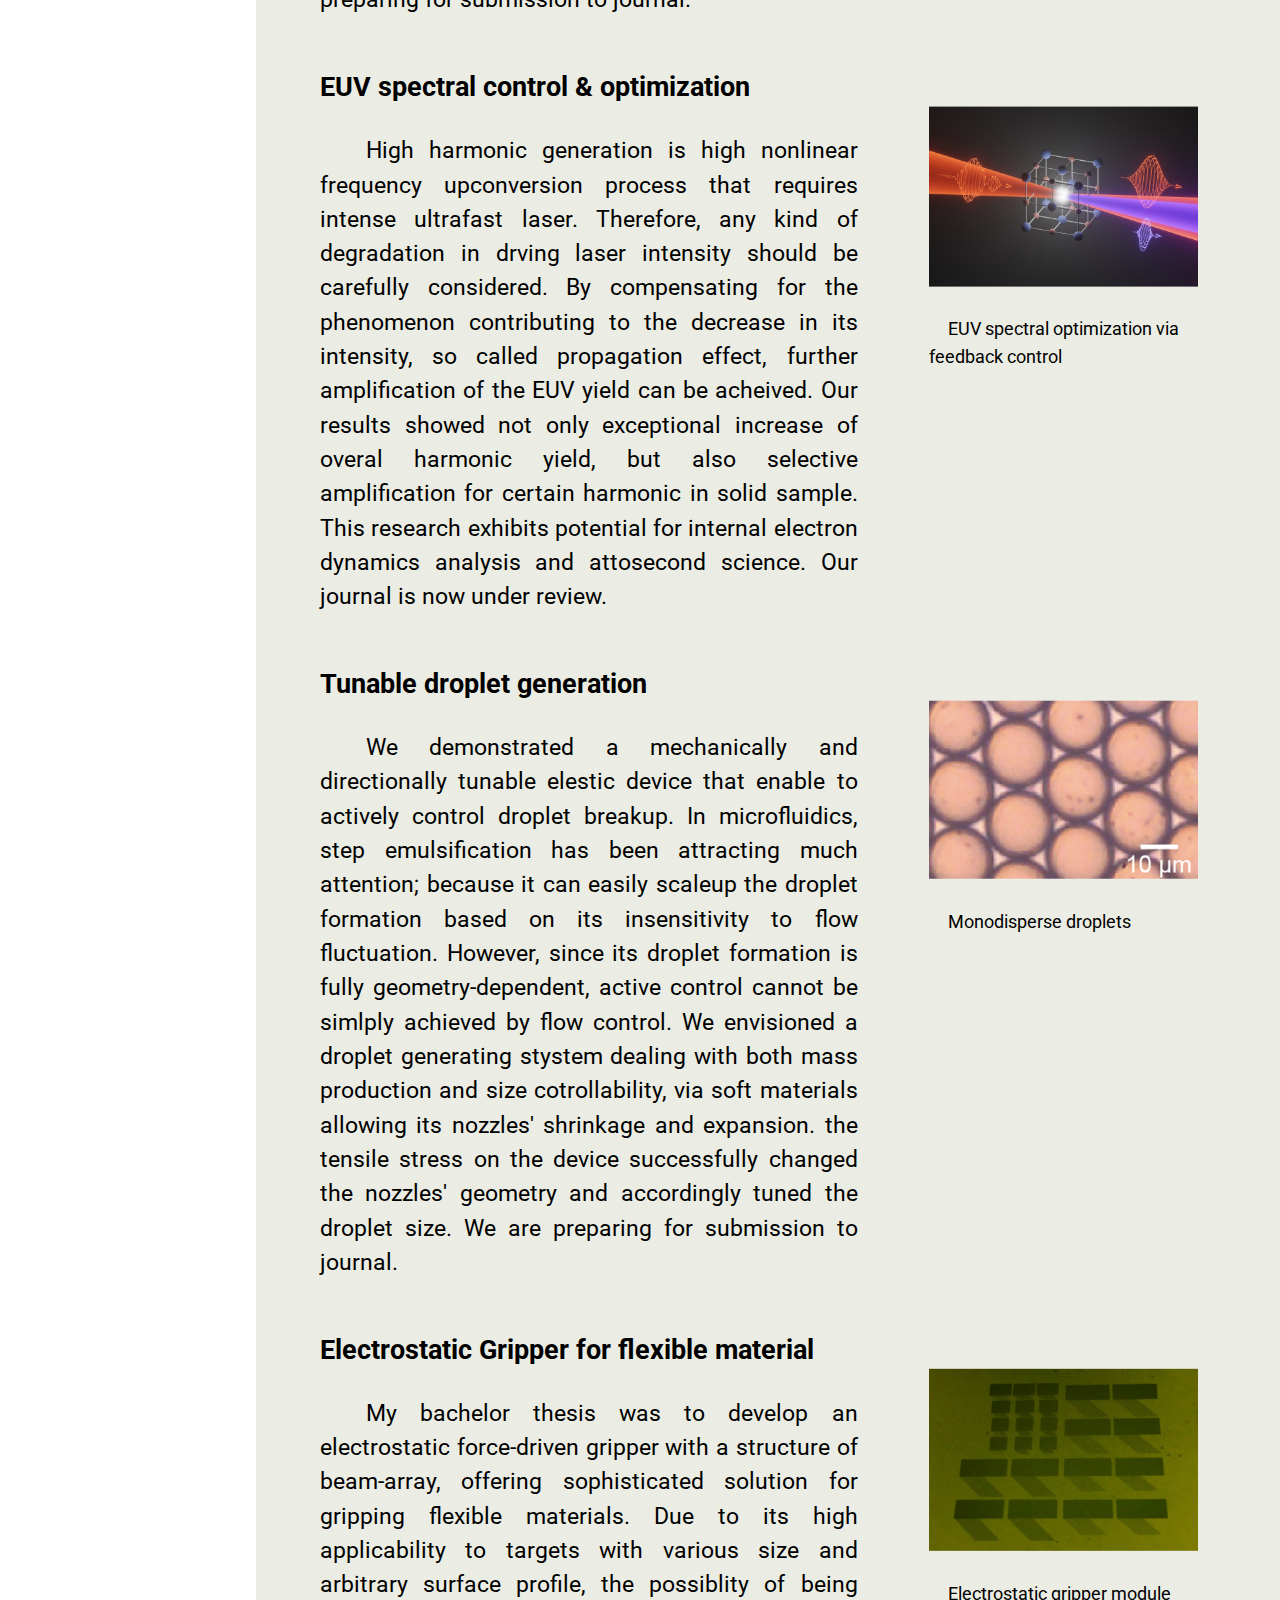
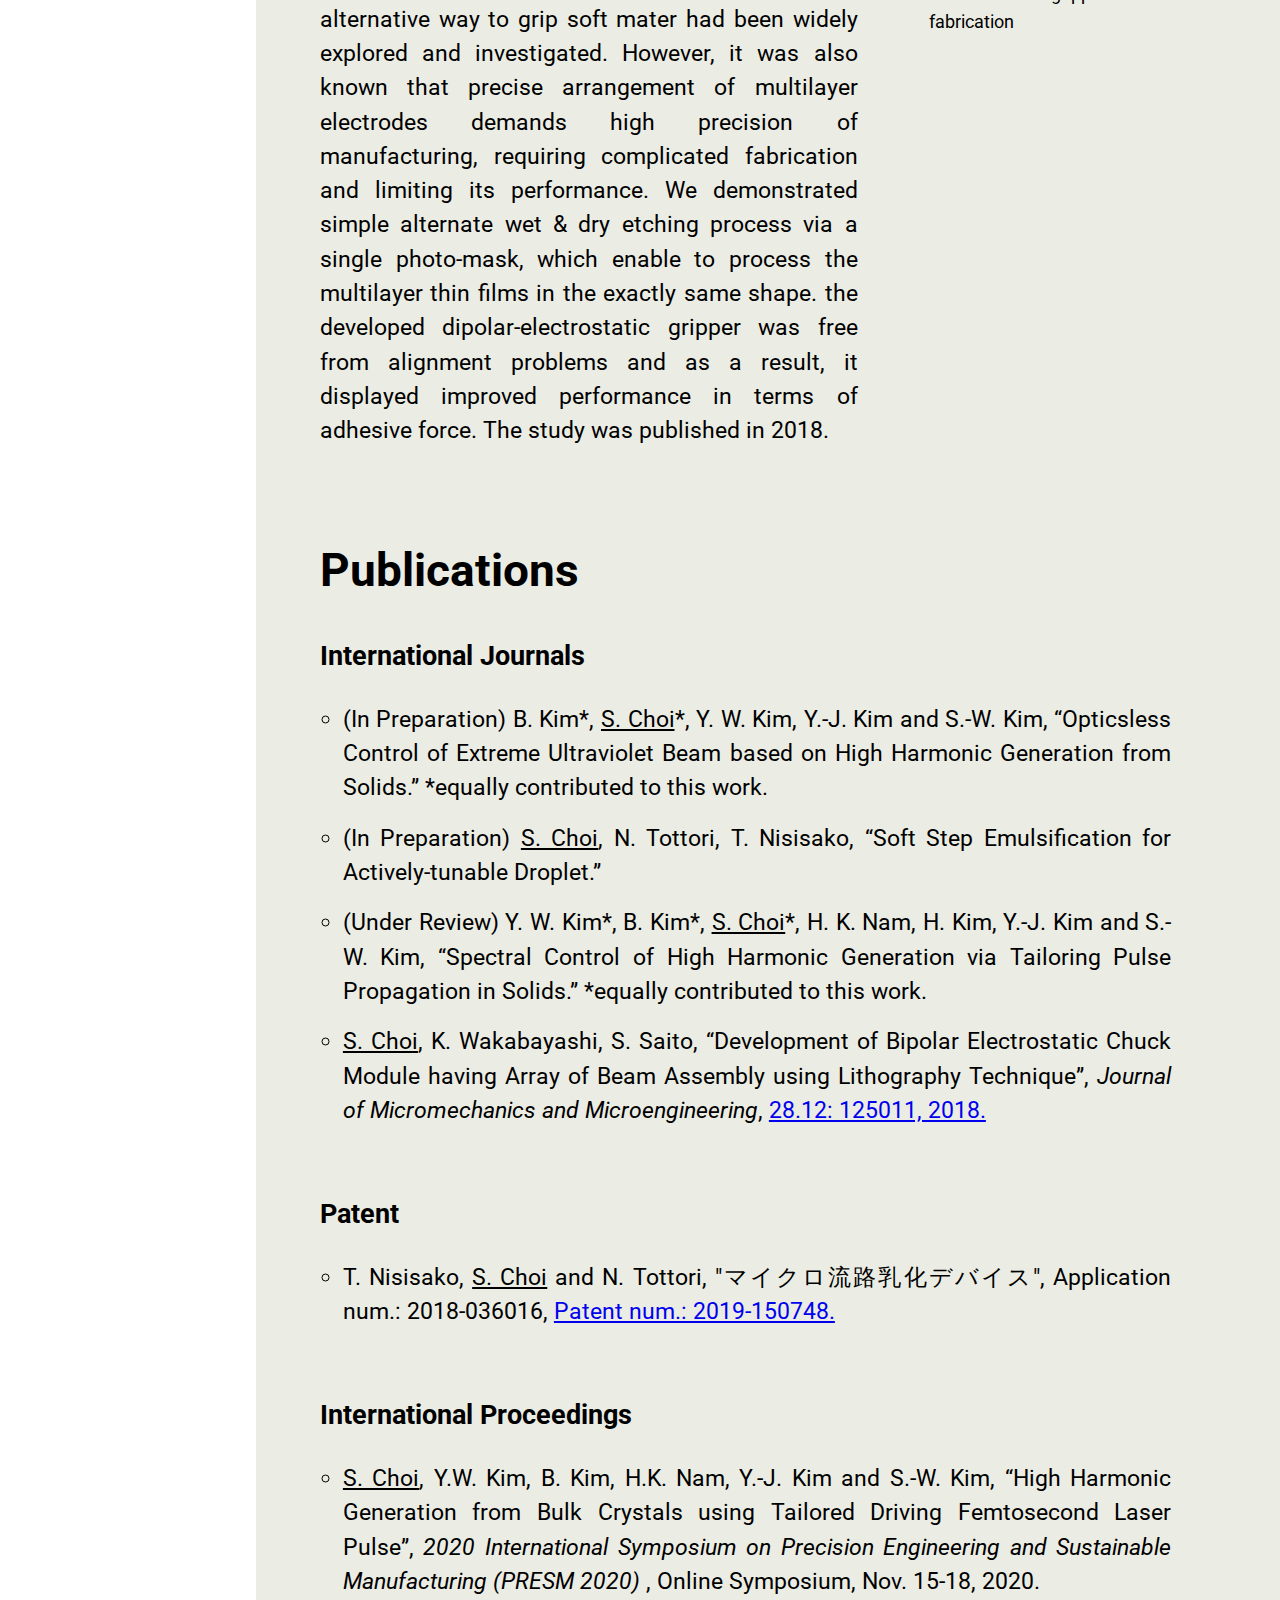
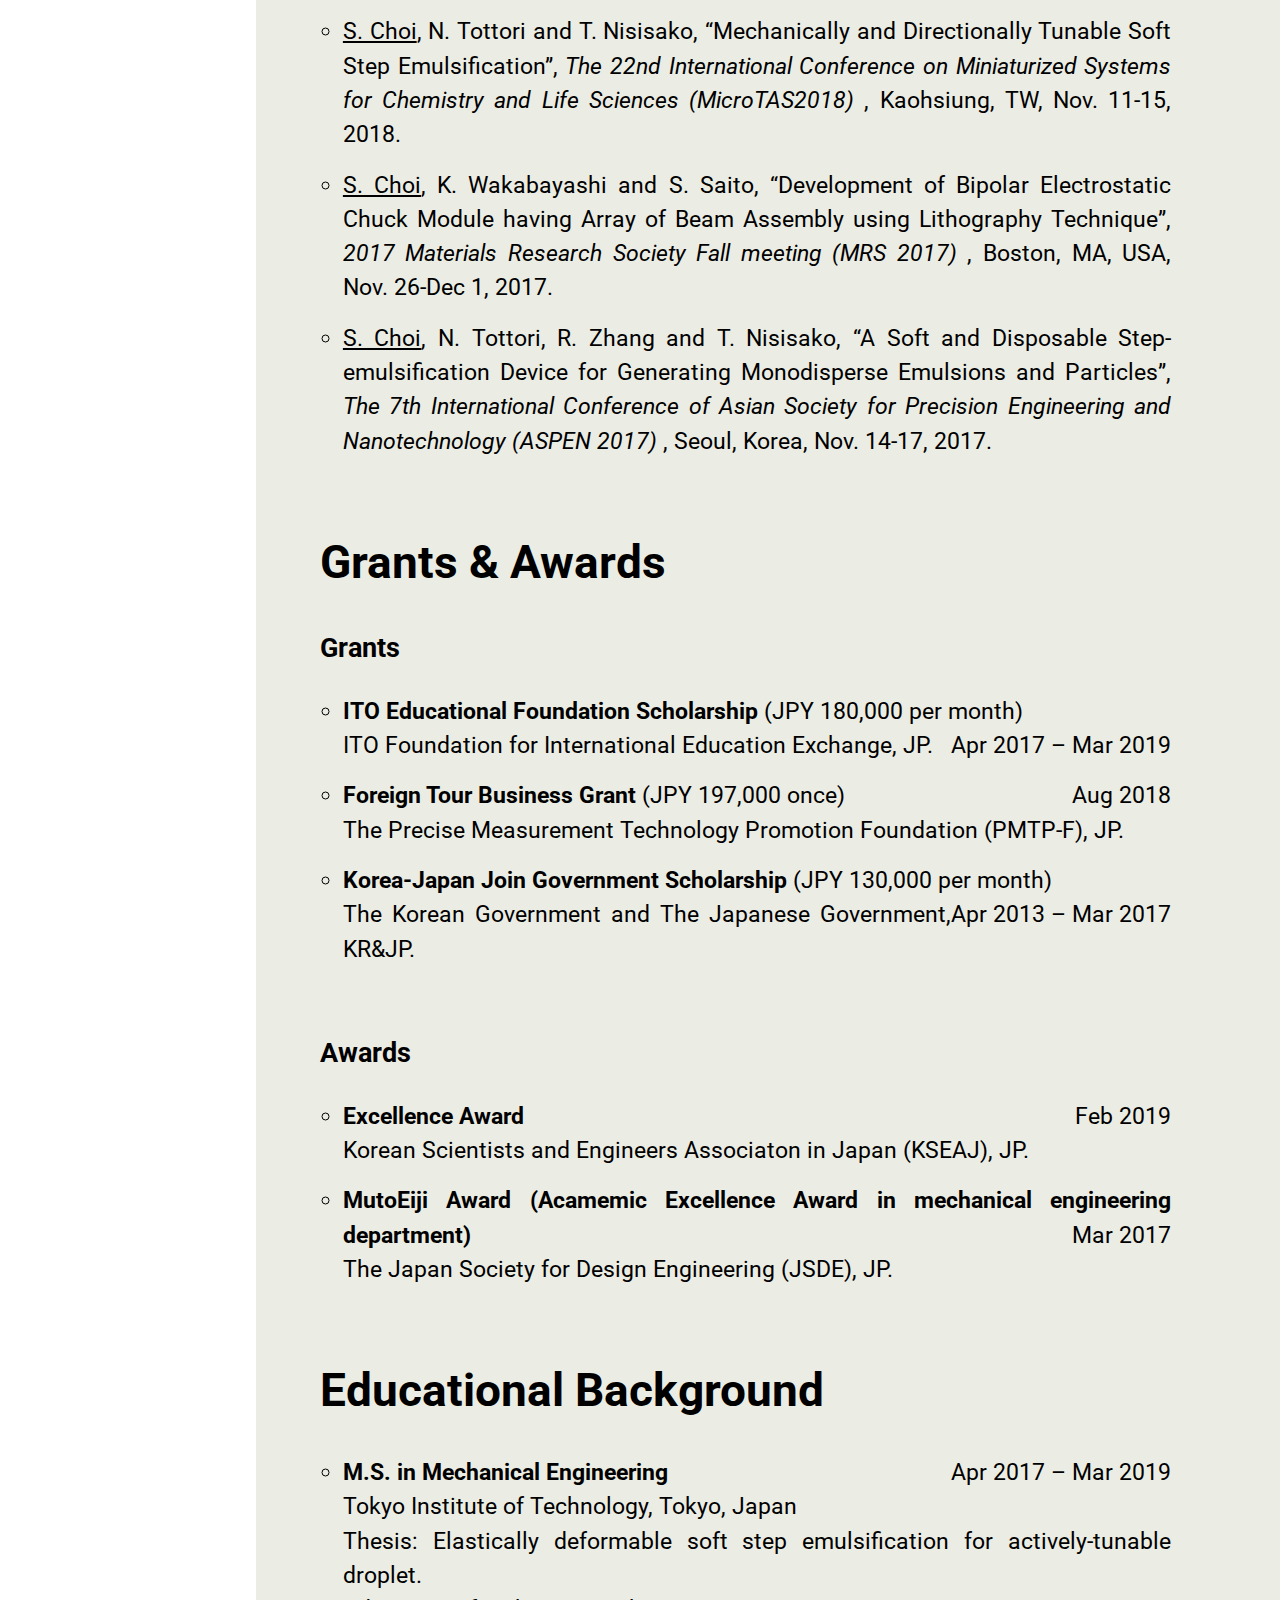
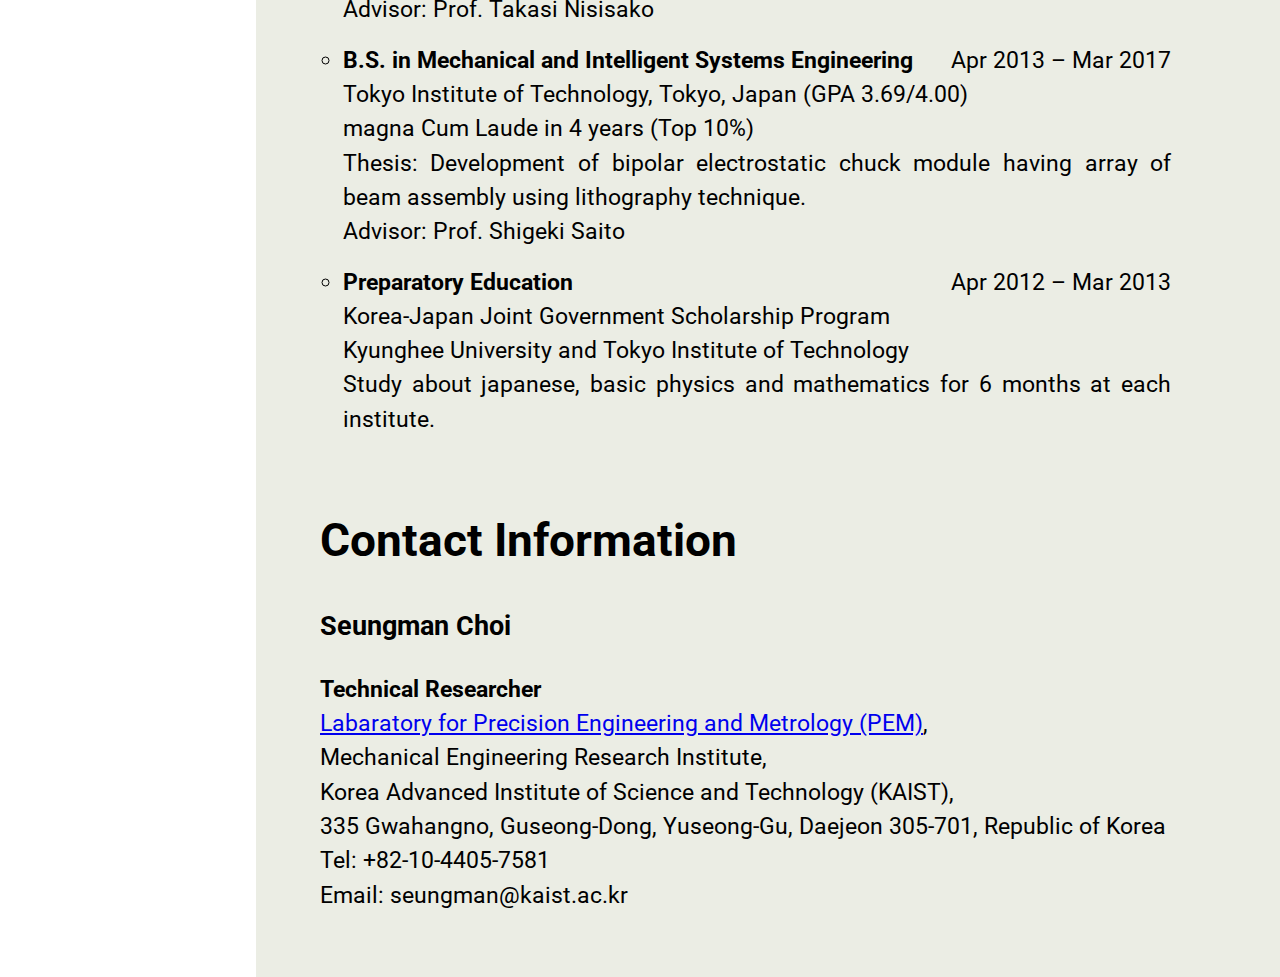
==== commit 374be050: "Update index.html" ====
--- a/index.html
+++ b/index.html
@@ -36,7 +36,7 @@
         <strong>Korea Advanced Institute of Science and Technology (KAIST)</strong>, advised by Prof. Seung-Woo Kim & Prof. Young-Jin Kim.
     </p>
     <p class="bodytext">
-        My current research interest is <strong>"EUV & X-ray coherent diffraction imaging", "Light-matter nonlinear intercation", "Surface-plasmon polariton & metamaterial". </strong>
+        My current research interests are <strong>"EUV & X-ray coherent diffraction imaging", "Light-matter nonlinear intercation", "Surface-plasmon polariton & metamaterial". </strong>
     </p>
     <p class="bodytext">
         I received B.Eng and M.S degrees from <strong>Tokyo Institute of Technology</strong> in 2017 and 2019, respectively.
--- a/style.css
+++ b/style.css
@@ -71,7 +71,7 @@
   width: 50%;
 }
 
-@media screen and (min-width: 700px) {
+@media screen and (min-width: 900px) {
 
 .container {width : 100%; height : 100%}
 
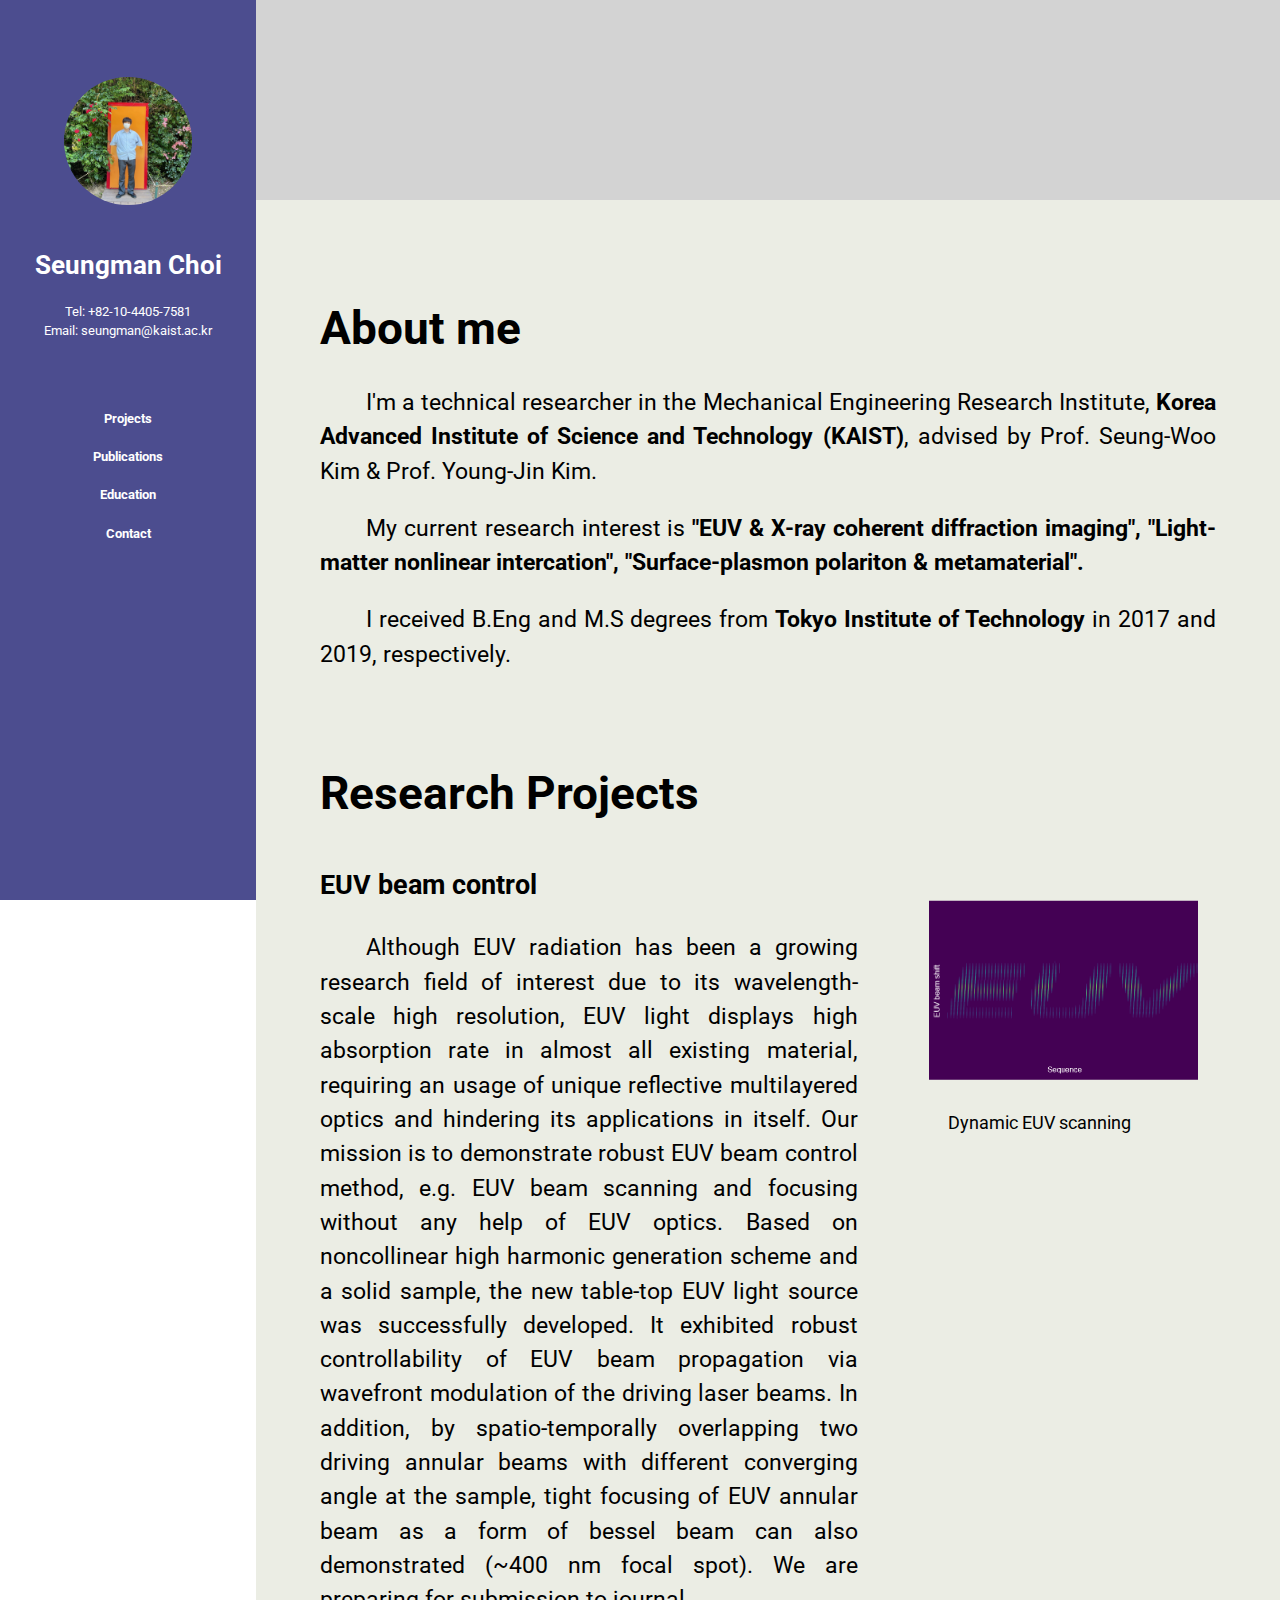
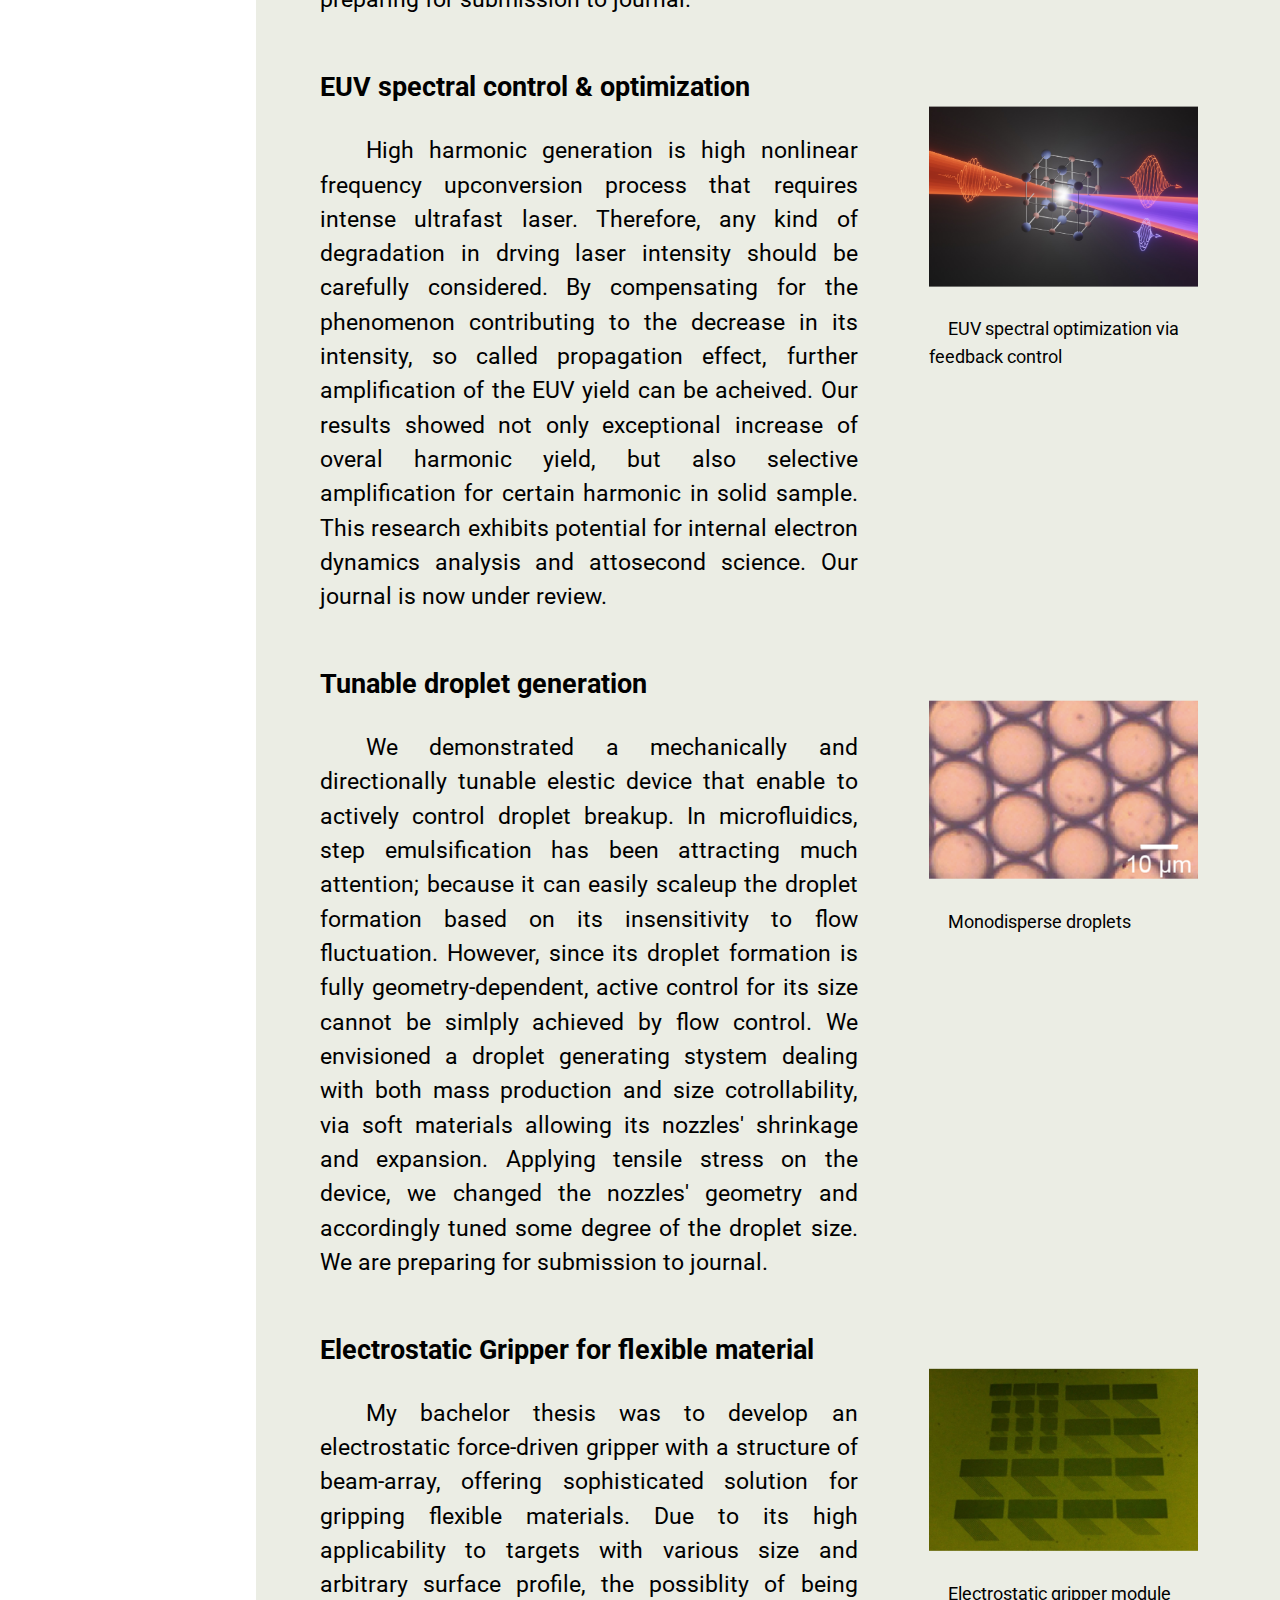
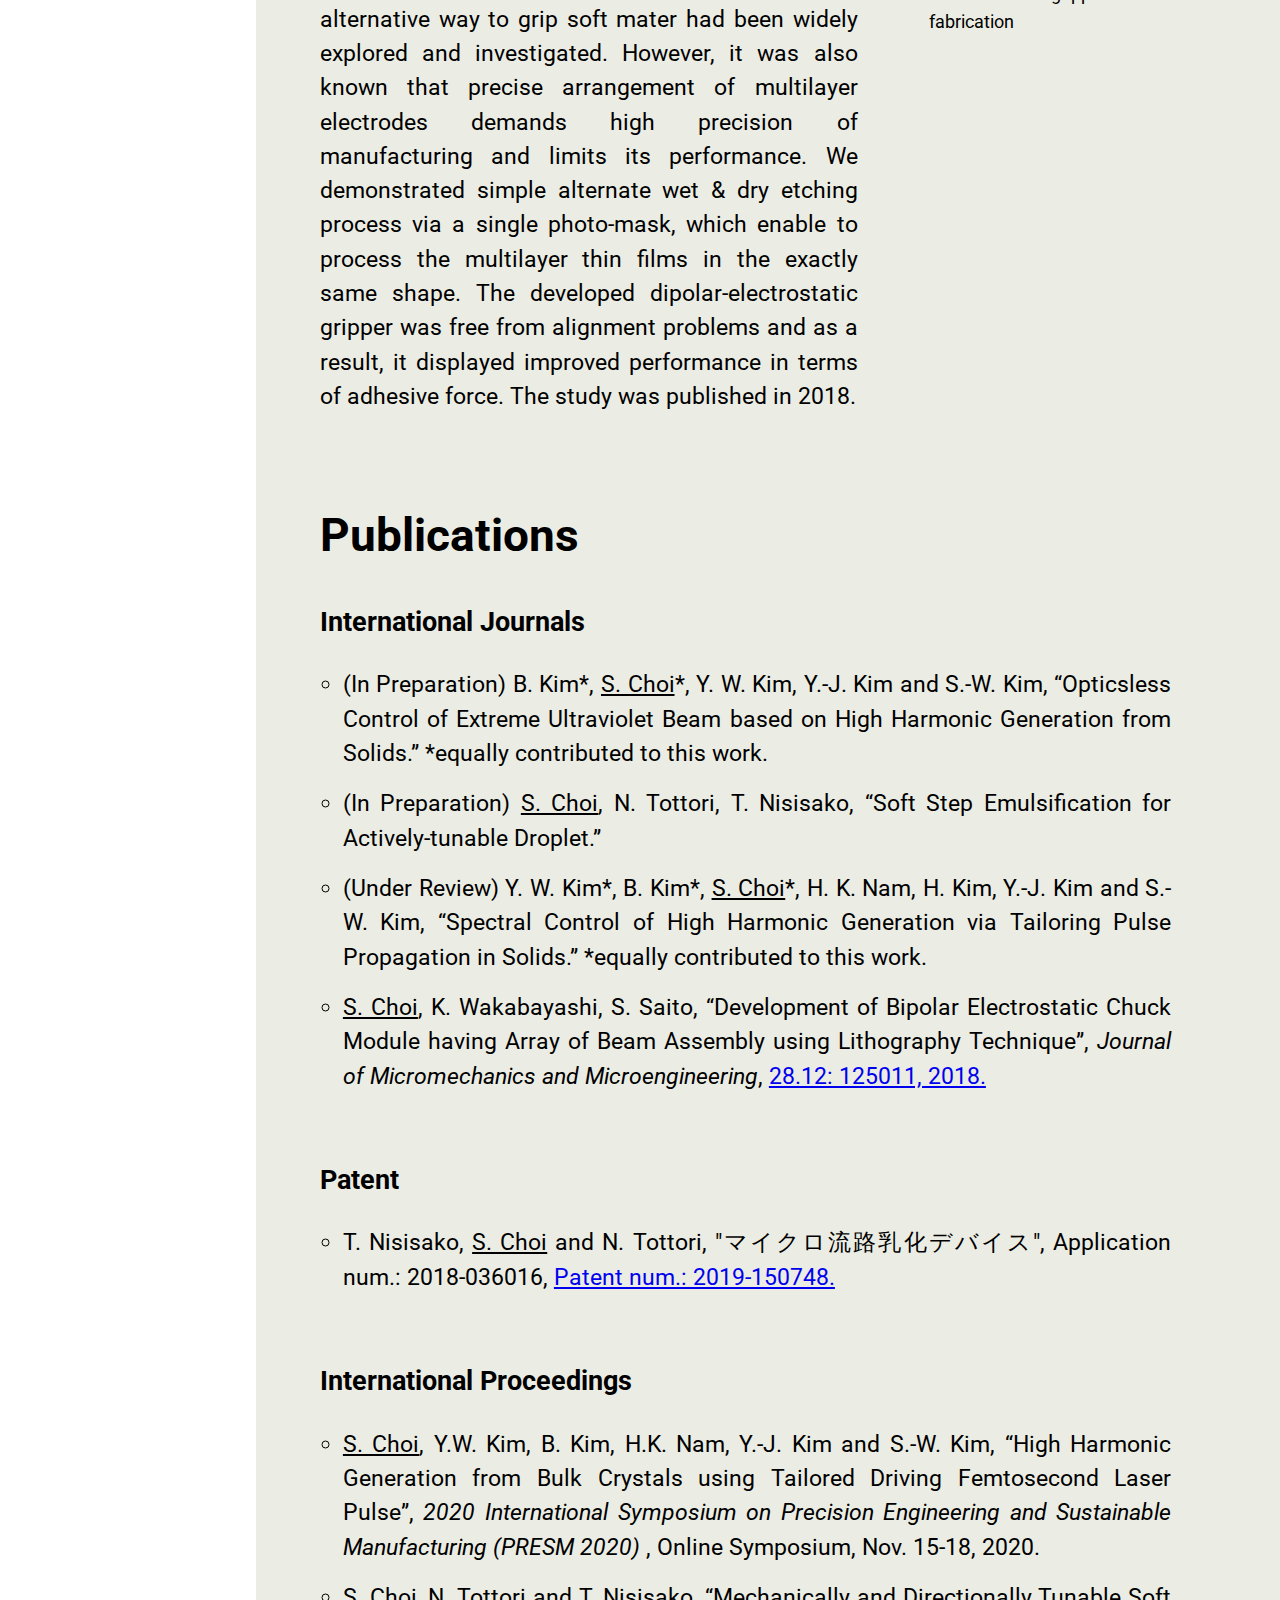
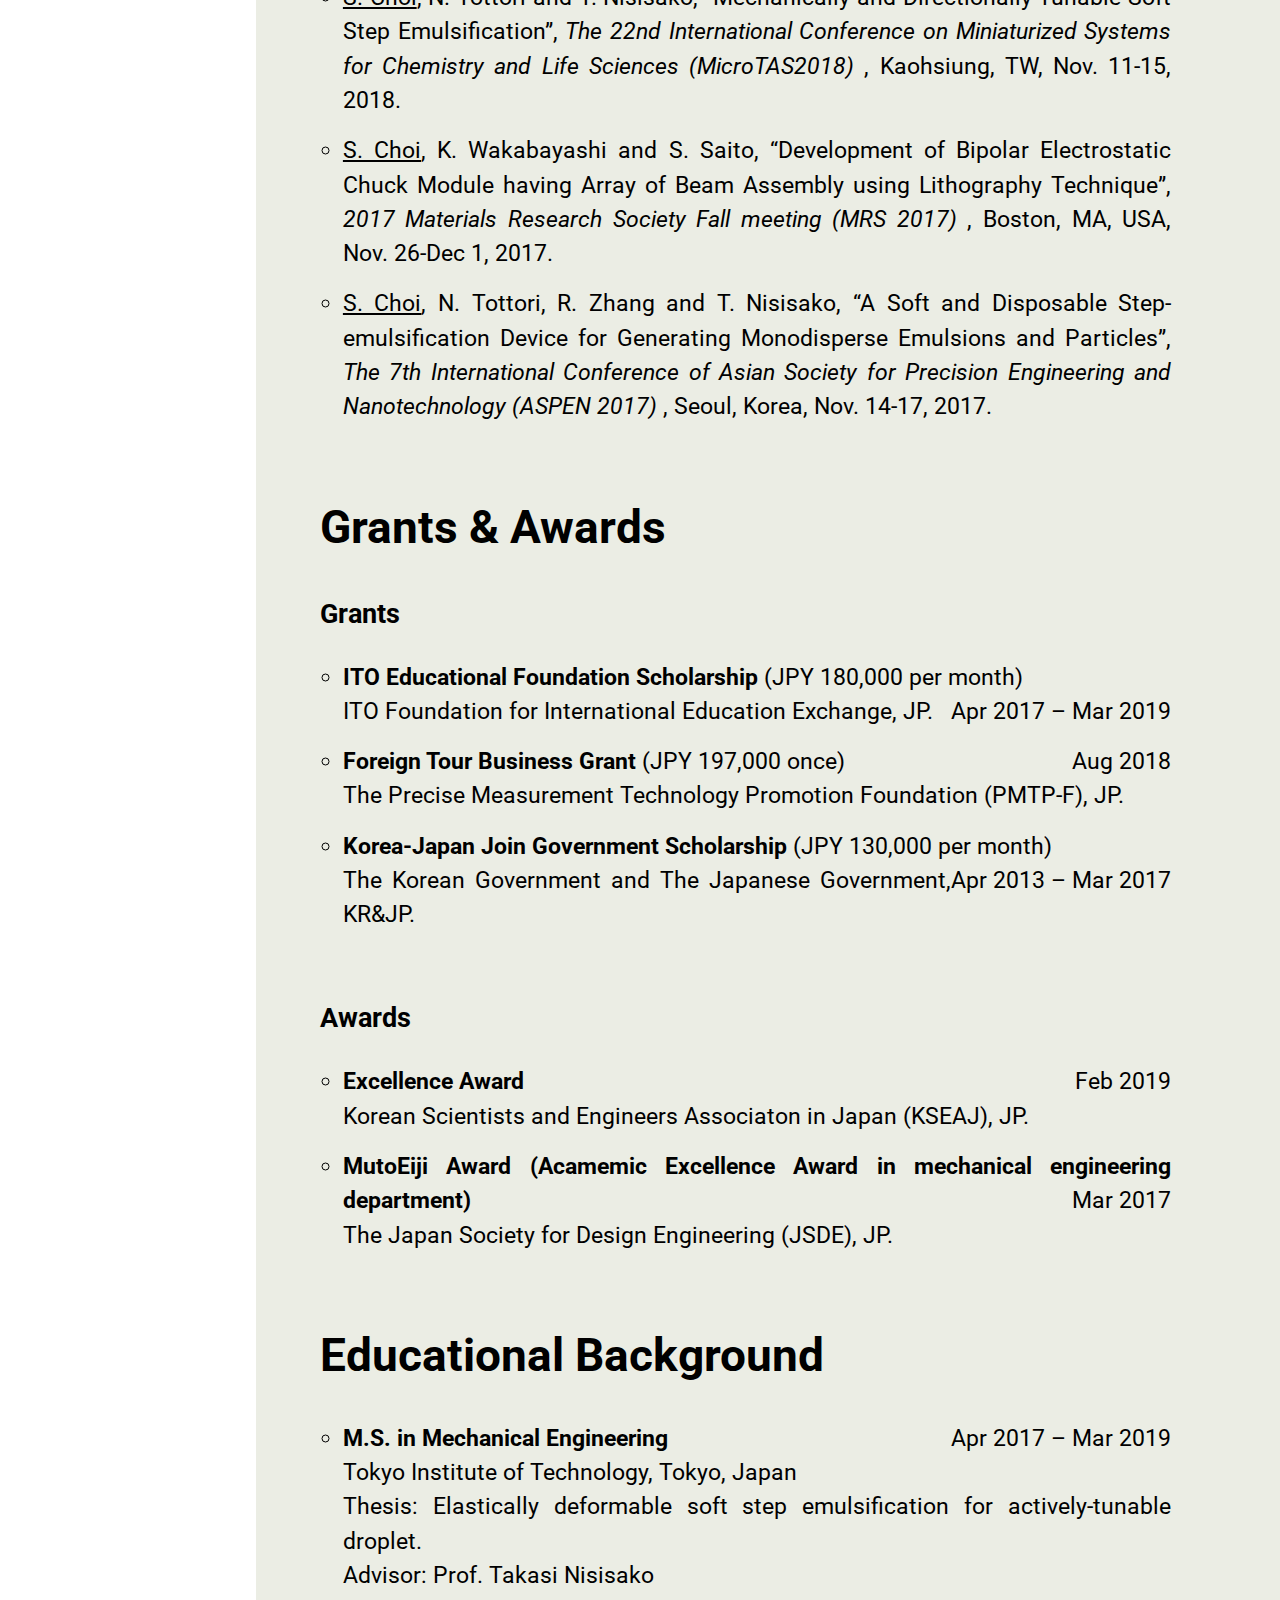
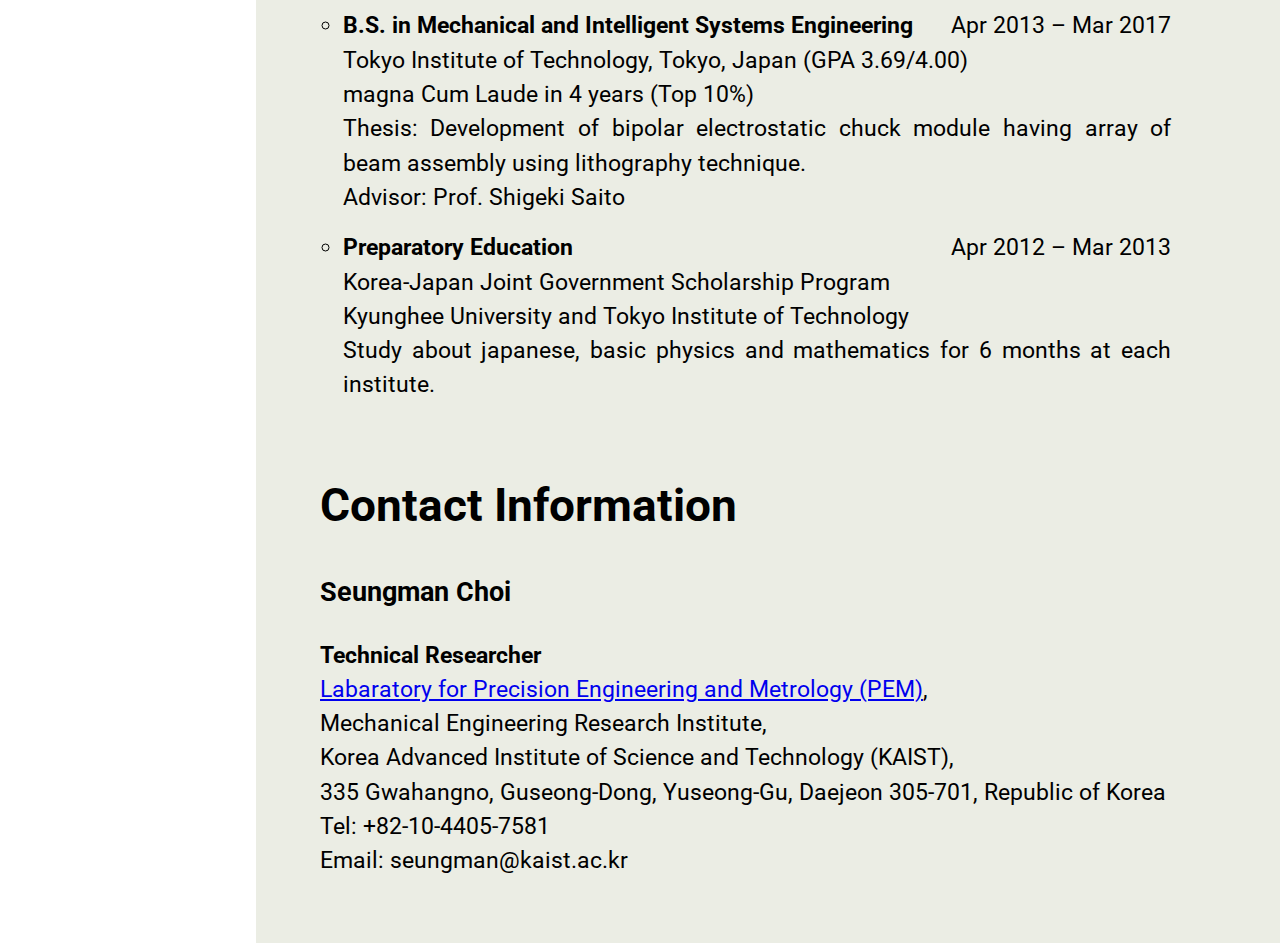
==== commit 645e9af5: "Add files via upload" ====
--- a/index.html
+++ b/index.html
@@ -36,7 +36,7 @@
         <strong>Korea Advanced Institute of Science and Technology (KAIST)</strong>, advised by Prof. Seung-Woo Kim & Prof. Young-Jin Kim.
     </p>
     <p class="bodytext">
-        My current research interests are <strong>"EUV & X-ray coherent diffraction imaging", "Light-matter nonlinear intercation", "Surface-plasmon polariton & metamaterial". </strong>
+        My current research interest is <strong>"EUV & X-ray coherent diffraction imaging", "Light-matter nonlinear intercation", "Surface-plasmon polariton & metamaterial". </strong>
     </p>
     <p class="bodytext">
         I received B.Eng and M.S degrees from <strong>Tokyo Institute of Technology</strong> in 2017 and 2019, respectively.
@@ -61,7 +61,7 @@
       <h3>EUV beam control</h3>
       <p class="bodytext">
       Although EUV radiation has been a growing research field of interest due to its wavelength-scale high resolution,
-      EUV light displays high absorption rate in almost all existing material, limiting an usage of translens-based optical system and hindering its applications in itself.
+      EUV light displays high absorption rate in almost all existing material, requiring an usage of unique reflective multilayered optics and hindering its applications in itself.
       Our mission is to demonstrate robust EUV beam control method, e.g. EUV beam scanning and focusing without any help of EUV optics.
       Based on noncollinear high harmonic generation scheme and a solid sample, the new table-top EUV light source was successfully developed.
       It exhibited robust controllability of EUV beam propagation via wavefront modulation of the driving laser beams.
@@ -100,10 +100,10 @@
       <p class="bodytext">
         We demonstrated a mechanically and directionally tunable elestic device that enable to actively control droplet breakup.
         In microfluidics, step emulsification has been attracting much attention; because it can easily scaleup the droplet formation based on its insensitivity to flow fluctuation.
-        However, since its droplet formation is fully geometry-dependent, active control cannot be simlply achieved by flow control.
+        However, since its droplet formation is fully geometry-dependent, active control for its size cannot be simlply achieved by flow control.
         We envisioned a droplet generating stystem dealing with both mass production and size cotrollability,
         via soft materials allowing its nozzles' shrinkage and expansion.
-        the tensile stress on the device successfully changed the nozzles' geometry and accordingly tuned the droplet size.
+        Applying tensile stress on the device, we changed the nozzles' geometry and accordingly tuned some degree of the droplet size.
         We are preparing for submission to journal. <br>
       </p>
     </div>
@@ -122,11 +122,11 @@
         offering sophisticated solution for gripping flexible materials.
         Due to its high applicability to targets with various size and arbitrary surface profile,
         the possiblity of being alternative way to grip soft mater had been widely explored and investigated.
-        However, it was also known that precise arrangement of multilayer electrodes demands high precision of manufacturing,
-        requiring complicated fabrication and limiting its performance.
+        However, it was also known that precise arrangement of multilayer electrodes demands high precision of manufacturing
+        and limits its performance.
         We demonstrated simple alternate wet & dry etching process via a single photo-mask,
         which enable to process the multilayer thin films in the exactly same shape.
-        the developed dipolar-electrostatic gripper was free from alignment problems and as a result, it displayed improved performance in terms of adhesive force.
+        The developed dipolar-electrostatic gripper was free from alignment problems and as a result, it displayed improved performance in terms of adhesive force.
         The study was published in 2018.
 
       </p>
